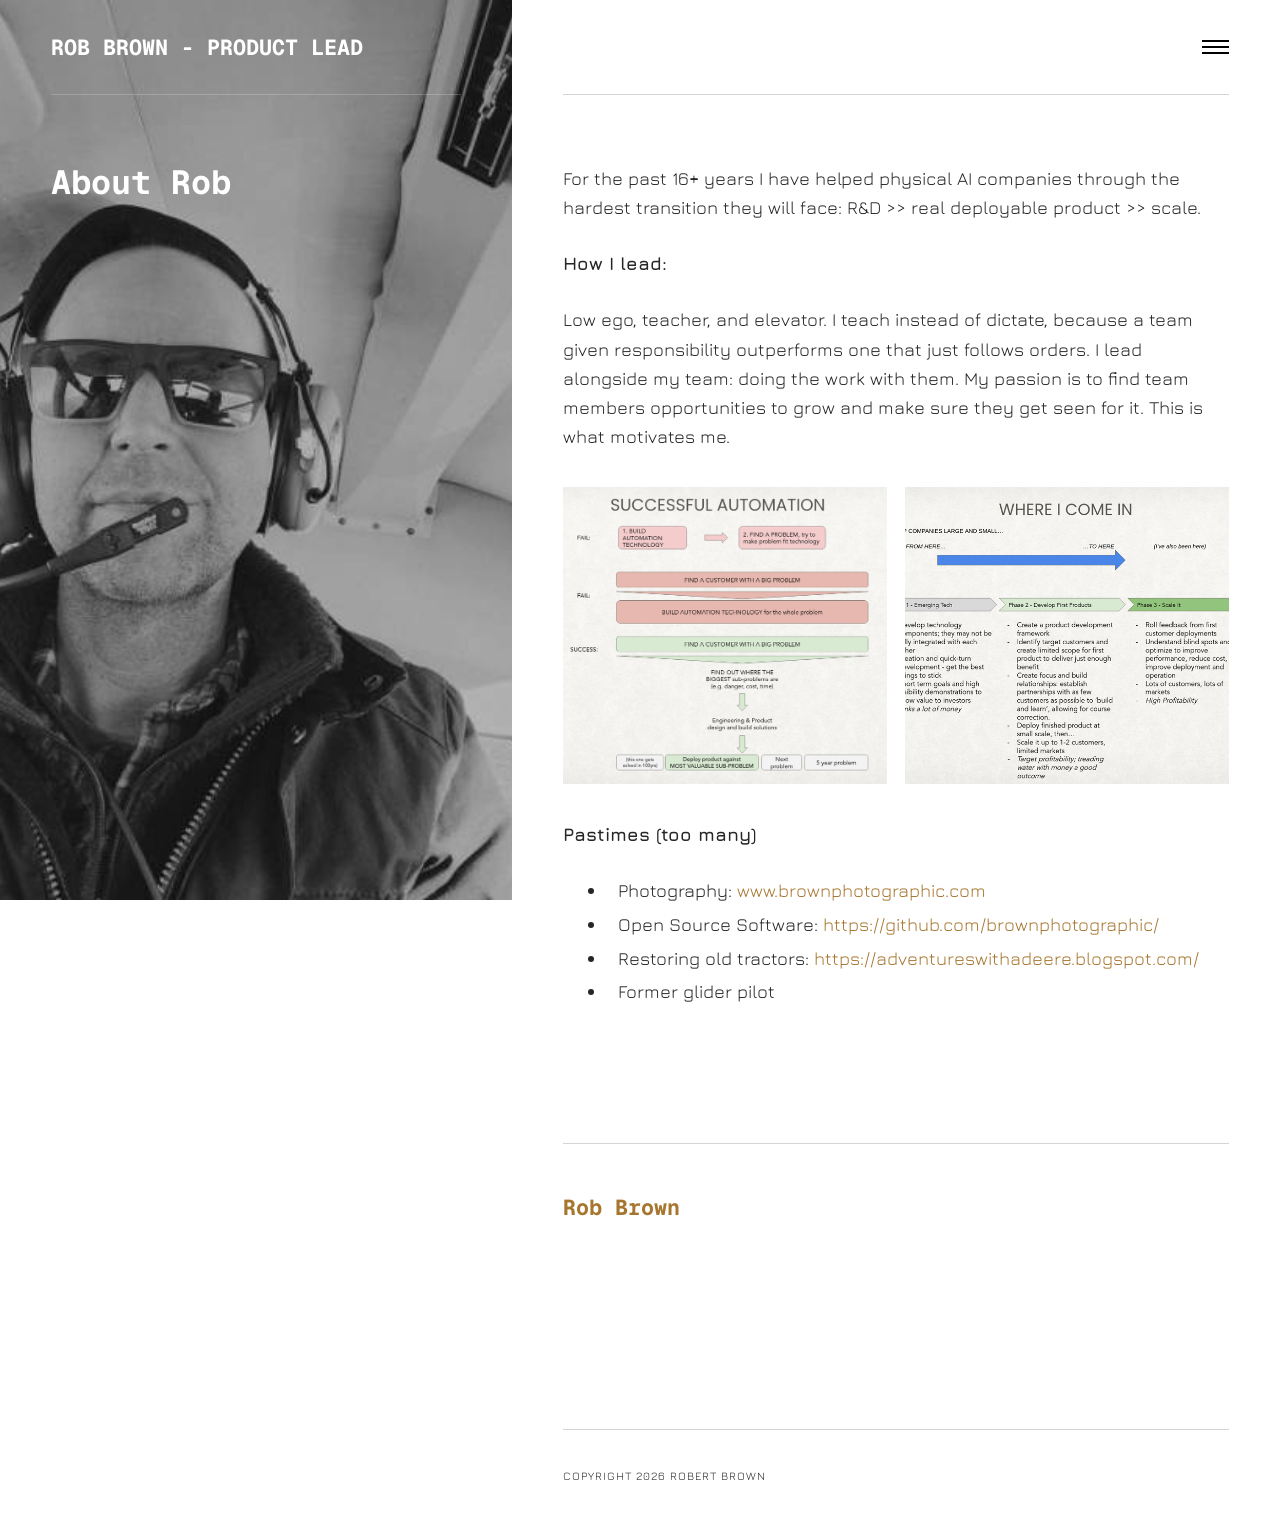
==== about-rob/index.html @ 33fdbb29 "Updated from Publii" ====
<!DOCTYPE html><html lang="en-us"><head><meta charset="utf-8"><meta http-equiv="X-UA-Compatible" content="IE=edge"><meta name="viewport" content="width=device-width,initial-scale=1"><title>About Rob - Rob Brown - Product Lead</title><meta name="description" content="For the past 16+ years I have helped physical AI companies through the hardest transition they will face: R&amp;amp;D &amp;gt;&amp;gt; real deployable product &amp;gt;&amp;gt; scale. How I lead: Low ego, teacher, and elevator. I teach instead of dictate, because a team given responsibility outperforms one&amp;hellip;"><meta name="generator" content="Publii Open-Source CMS for Static Site"><link rel="canonical" href="https://brownphotographic.github.io/rb-web/about-rob/"><link rel="alternate" type="application/atom+xml" href="https://brownphotographic.github.io/rb-web/feed.xml" title="Rob Brown - Product Lead - RSS"><link rel="alternate" type="application/json" href="https://brownphotographic.github.io/rb-web/feed.json" title="Rob Brown - Product Lead - JSON"><meta property="og:title" content="About Rob"><meta property="og:image" content="https://brownphotographic.github.io/rb-web/media/posts/9/20240203_20240203_153818-VSCO-2xl.jpg"><meta property="og:image:width" content="1600"><meta property="og:image:height" content="1200"><meta property="og:site_name" content="Rob Brown - Product Lead"><meta property="og:description" content="For the past 16+ years I have helped physical AI companies through the hardest transition they will face: R&amp;amp;D &amp;gt;&amp;gt; real deployable product &amp;gt;&amp;gt; scale. How I lead: Low ego, teacher, and elevator. I teach instead of dictate, because a team given responsibility outperforms one&amp;hellip;"><meta property="og:url" content="https://brownphotographic.github.io/rb-web/about-rob/"><meta property="og:type" content="article"><link rel="preload" href="https://brownphotographic.github.io/rb-web/assets/dynamic/fonts/jura/jura.woff2" as="font" type="font/woff2" crossorigin><link rel="preload" href="https://brownphotographic.github.io/rb-web/assets/dynamic/fonts/geistmono/geistmono.woff2" as="font" type="font/woff2" crossorigin><link rel="stylesheet" href="https://brownphotographic.github.io/rb-web/assets/css/style.css?v&#x3D;7c121ebbafac94325d86fa12fba15370"><script type="application/ld+json">{"@context":"http://schema.org","@type":"Article","mainEntityOfPage":{"@type":"WebPage","@id":"https://brownphotographic.github.io/rb-web/about-rob/"},"headline":"About Rob","datePublished":"2026-09-20T00:00-04:00","dateModified":"2026-09-24T21:51-04:00","image":{"@type":"ImageObject","url":"https://brownphotographic.github.io/rb-web/media/posts/9/20240203_20240203_153818-VSCO-2xl.jpg","height":1200,"width":1600},"description":"For the past 16+ years I have helped physical AI companies through the hardest transition they will face: R&amp;D &gt;&gt; real deployable product &gt;&gt; scale. How I lead: Low ego, teacher, and elevator. I teach instead of dictate, because a team given responsibility outperforms one&hellip;","author":{"@type":"Person","name":"Rob Brown","url":"https://brownphotographic.github.io/rb-web/authors/rob-brown/"},"publisher":{"@type":"Organization","name":"Rob Brown"}}</script><noscript><style>img[loading] {
                    opacity: 1;
                }</style></noscript><link rel="stylesheet" href="https://brownphotographic.github.io/rb-web/media/plugins/coreLightboxGallery/photoswipe.min.css"><style>:root {
		       	 --pswp-bg: #000000;
					 --pswp-placeholder-bg: rgba(38, 40, 44, 1);
					 --pswp-ui-bg: rgba(38, 40, 44, .5);
                --pswp-ui-color: #ffffff;
                --pswp-icon-stroke-width: 1.5;
                --pswp-icon-size: 24px;
            }

				.pswp--zoomed-in .pswp__zoom-icn-bar-v {
					display: none;
				}</style></head><body class="post-template"><div class="container js-container"><nav class="menu"><ul class="navbar__menu"><li><a href="https://brownphotographic.github.io/rb-web/kodiak-ai/" target="_self">Autonomous Trucking</a></li><li><a href="https://brownphotographic.github.io/rb-web/motional-aptiv-nutonomy/" target="_self">Robotaxi</a></li><li><a href="https://brownphotographic.github.io/rb-web/cyphy-works/" target="_self">Autonomous Drones</a></li><li><a href="https://brownphotographic.github.io/rb-web/kiva-systems-amazon-robotics/" target="_self">Warehouse Robotics</a></li><li><a href="https://brownphotographic.github.io/rb-web/prior-roles/" target="_self">Mapping / GIS Roles</a></li><li><a href="https://brownphotographic.github.io/rb-web/education/" target="_self">Education</a></li><li class="active"><a href="https://brownphotographic.github.io/rb-web/about-rob/" target="_self">About Rob</a></li><li><a href="https://brownphotographic.github.io/rb-web/contact/" target="_self">Contact</a></li></ul></nav><div class="container__content"><header class="top"><div class="top__item"><a class="logo" href="https://brownphotographic.github.io/rb-web/">Rob Brown - Product Lead</a></div><div class="top__item top__item--right"><button class="menu-toggle js-menu-toggle" aria-label="Menu" aria-expanded="false"><span class="menu-toggle-box"><span class="menu-toggle-inner">Menu</span></span></button></div></header><main class="main post"><article class="content"><div class="main__left"><figure class="hero"><img src="https://brownphotographic.github.io/rb-web/media/posts/9/20240203_20240203_153818-VSCO-2xl.jpg" srcset="https://brownphotographic.github.io/rb-web/media/posts/9/responsive/20240203_20240203_153818-VSCO-2xl-xs.jpg 300w, https://brownphotographic.github.io/rb-web/media/posts/9/responsive/20240203_20240203_153818-VSCO-2xl-sm.jpg 480w, https://brownphotographic.github.io/rb-web/media/posts/9/responsive/20240203_20240203_153818-VSCO-2xl-md.jpg 768w, https://brownphotographic.github.io/rb-web/media/posts/9/responsive/20240203_20240203_153818-VSCO-2xl-lg.jpg 1024w, https://brownphotographic.github.io/rb-web/media/posts/9/responsive/20240203_20240203_153818-VSCO-2xl-xl.jpg 1280w, https://brownphotographic.github.io/rb-web/media/posts/9/responsive/20240203_20240203_153818-VSCO-2xl-2xl.jpg 1600w" sizes="(min-width: 1800px) 50vw, (min-width: 900px) 40vw, 100vw" loading="eager" height="1200" width="1600" alt=""></figure><header><h1>About Rob</h1></header></div><div class="main__right"><div class="content__entry"><p><span style="font-weight: 400;">For the past 16+ years I have helped physical AI companies through the hardest transition they will face: R&amp;D &gt;&gt; real deployable product &gt;&gt; scale.</span></p><p><strong>How I lead:</strong></p><p><span style="font-weight: 400;">Low ego, teacher, and elevator. I teach instead of dictate, because a team given responsibility outperforms one that just follows orders. I lead alongside my team: doing the work with them. My passion is to find team members opportunities to grow and make sure they get seen for it. This is what motivates me.</span></p><div class="gallery-wrapper"><div class="gallery" data-is-empty="false" data-translation="Add images" data-columns="2"><figure class="gallery__item"><a href="https://brownphotographic.github.io/rb-web/media/posts/9/gallery/Screenshot-From-2026-09-23-21-34-25.png" data-pswp-width="819" data-pswp-height="750"><img loading="lazy" src="https://brownphotographic.github.io/rb-web/media/posts/9/gallery/Screenshot-From-2026-09-23-21-34-25-thumbnail.png" alt="" width="768" height="703"></a></figure><figure class="gallery__item"><a href="https://brownphotographic.github.io/rb-web/media/posts/9/gallery/Screenshot-From-2026-09-23-21-34-40.png" data-pswp-width="1025" data-pswp-height="771"><img loading="lazy" src="https://brownphotographic.github.io/rb-web/media/posts/9/gallery/Screenshot-From-2026-09-23-21-34-40-thumbnail.png" alt="" width="768" height="578"></a></figure></div></div><p><strong>Pastimes (too many)</strong></p><ul><li>Photography: <a href="http://www.brownphotographic.com">www.brownphotographic.com</a></li><li>Open Source Software: <a href="https://github.com/brownphotographic/">https://github.com/brownphotographic/</a></li><li>Restoring old tractors: <a href="https://adventureswithadeere.blogspot.com/">https://adventureswithadeere.blogspot.com/</a></li><li>Former glider pilot</li></ul><footer><div class="content__tag-share"><div class="content__share"><a href="https://www.linkedin.com/sharing/share-offsite/?url=https%3A%2F%2Fbrownphotographic.github.io%2Frb-web%2Fabout-rob%2F" class="js-share linkedin" aria-label="Share with LinkedIn" rel="nofollow noopener noreferrer"><svg class="icon"><use xlink:href="https://brownphotographic.github.io/rb-web/assets/svg/svg-map.svg#linkedin"/></svg></a></div></div><div class="content__bio"><h3><a href="https://brownphotographic.github.io/rb-web/authors/rob-brown/" title="Rob Brown">Rob Brown</a></h3></div></footer></div></div></article><div class="main__right main__right--bottom"></div></main><footer class="footer"><div class="footer__social"><a href="https://www.linkedin.com/in/rbwn/" class="linkedin" aria-label="LinkedIn"><svg class="icon"><use xlink:href="https://brownphotographic.github.io/rb-web/assets/svg/svg-map.svg#linkedin"/></svg></a></div><div class="footer__copyright">Copyright 2026 Robert Brown</div></footer></div></div><script defer="defer" src="https://brownphotographic.github.io/rb-web/assets/js/scripts.min.js?v&#x3D;1ea8317abae2e05fa2a65ed7bbff7ba7"></script><script>var images = document.querySelectorAll('img[loading]');
   
           for (var i = 0; i < images.length; i++) {
               if (images[i].complete) {
                   images[i].classList.add('is-loaded');
               } else {
                   images[i].addEventListener('load', function () {
                       this.classList.add('is-loaded');
                   }, false);
               }
           }</script><script type="module">import PhotoSwipeLightbox from "https://brownphotographic.github.io/rb-web/media/plugins/coreLightboxGallery/photoswipe-lightbox.esm.min.js";
   				 const galleries = document.querySelectorAll('.gallery');
   				 galleries.forEach(gallery => {
   					  const lightboxOptions = {"children":"figure","mainClass":"pswp--custom-bg","showHideAnimationType":"zoom","showAnimationDuration":333,"hideAnimationDuration":333,"easing":"cubic-bezier(.4,0,.22,1)","initialZoomLevel":"fit","secondaryZoomLevel":"fill","imageClickAction":"next","spacing":0.1,"loop":true,"wheelToZoom":false,"escKey":true,"arrowKeys":true,"padding":{"top":0,"bottom":0,"left":0,"right":0},"arrowPrev":true,"arrowNext":true,"close":true,"zoom":false,"counter":false,"preload":[1,2],"bgOpacity":0.6,"closeTitle":"Close","zoomTitle":"Zoom","arrowPrevTitle":"Previous","arrowNextTitle":"Next","errorMsg":"The image cannot be loaded","indexIndicatorSep":" / ","arrowPrevSVG":"\u003Csvg viewBox=\"0 0 24 24\" stroke=\"currentColor\" stroke-linecap=\"round\" stroke-linejoin=\"round\" fill=\"none\" class=\"pswp__icn\" aria-hidden=\"true\"\u003E\u003Cpath d=\"M21 12L3 12M3 12L11.5 3.5M3 12L11.5 20.5\"\u003E\u003C/path\u003E\u003C/svg\u003E","arrowNextSVG":"\u003Csvg viewBox=\"0 0 24 24\" stroke=\"currentColor\" stroke-linecap=\"round\" stroke-linejoin=\"round\" fill=\"none\" class=\"pswp__icn\" aria-hidden=\"true\"\u003E\u003Cpath d=\"M21 12L3 12M3 12L11.5 3.5M3 12L11.5 20.5\"\u003E\u003C/path\u003E\u003C/svg\u003E","closeSVG":"\u003Csvg viewBox=\"0 0 24 24\" stroke=\"currentColor\" stroke-linecap=\"round\" stroke-linejoin=\"round\" fill=\"none\" class=\"pswp__icn\" aria-hidden=\"true\"\u003E\u003Cpath d=\"M6.75827 17.2426L12.0009 12M17.2435 6.75736L12.0009 12M12.0009 12L6.75827 6.75736M12.0009 12L17.2435 17.2426\"\u003E\u003C/path\u003E\u003C/svg\u003E"};
   					  lightboxOptions.gallery = gallery;
   					  lightboxOptions.pswpModule = () => import("https://brownphotographic.github.io/rb-web/media/plugins/coreLightboxGallery/photoswipe.esm.min.js");
   					  const lightbox = new PhotoSwipeLightbox(lightboxOptions);
   					  
   					  
   			 lightbox.on('afterInit', () => {
   				  const dialog = lightbox.pswp?.element;
   				  if (dialog) {
   						dialog.setAttribute('aria-modal', 'true');
   						dialog.setAttribute('aria-label', "Image gallery");
   				  }
   			 });
   		
   					  lightbox.init();
   				 });</script><script>class Rot18Encoder { constructor() { this.rotations = [ { from: 'a', to: 'z', offset: 18 }, { from: 'A', to: 'Z', offset: 18 }, { from: '0', to: '9', offset: 5 } ]; } _rotate(char, from, to, offset) { const charCode = char.charCodeAt(0); const fromCode = from.charCodeAt(0); const toCode = to.charCodeAt(0); const range = toCode - fromCode + 1; if (charCode >= fromCode && charCode <= toCode) { const shiftedCode = ((charCode - fromCode + offset) % range) + fromCode; return String.fromCharCode(shiftedCode); } return char; } encode(text) { let encodedText = ""; for(let char of text){ let rotatedChar = char; for (const rot of this.rotations){ rotatedChar = this._rotate(rotatedChar, rot.from, rot.to, rot.offset); } encodedText += rotatedChar; } return encodedText; } decode(text) { let decodedText = ""; for(let char of text){ let rotatedChar = char; for (const rot of this.rotations){ rotatedChar = this._rotate(rotatedChar, rot.from, rot.to, rot.to.charCodeAt(0) - rot.from.charCodeAt(0) + 1 - rot.offset); } decodedText += rotatedChar; } return decodedText; } } class TextProcessor { constructor(encoder){ this.encoder = encoder; } encode(text){ return this.encoder.encode(text); } decode(text){ return this.encoder.decode(text); } } document.addEventListener('DOMContentLoaded', function() { const rot18 = new Rot18Encoder(); const coder = new TextProcessor(rot18); var obfElements = document.querySelectorAll('.obfuscated-email'); obfElements.forEach(function(elem) { var dataType = elem.getAttribute('data-type'); var encodedEmail = elem.getAttribute('data-email'); var user = elem.getAttribute('data-user'); var domain = elem.getAttribute('data-domain'); var decodedEmail = ''; if (user && domain) { decodedEmail = coder.decode(user) + '@' + coder.decode(domain); } else if (encodedEmail) { const parts = encodedEmail.split('@'); if (parts.length === 2) { decodedEmail = coder.decode(parts[0]) + '@' + coder.decode(parts[1]); } else { decodedEmail = encodedEmail; } } if (dataType === 'mailto') { var originalText = elem.textContent.trim(); var a = document.createElement('a'); a.href = 'mailto:' + decodedEmail; if (elem.classList.length > 0) { a.className = elem.className; } if (originalText === '') { a.textContent = decodedEmail; } else { a.textContent = originalText; } elem.parentNode.replaceChild(a, elem); } else if (dataType === 'text') { var textNode = document.createTextNode(decodedEmail); elem.parentNode.replaceChild(textNode, elem); } }); });</script></body></html>
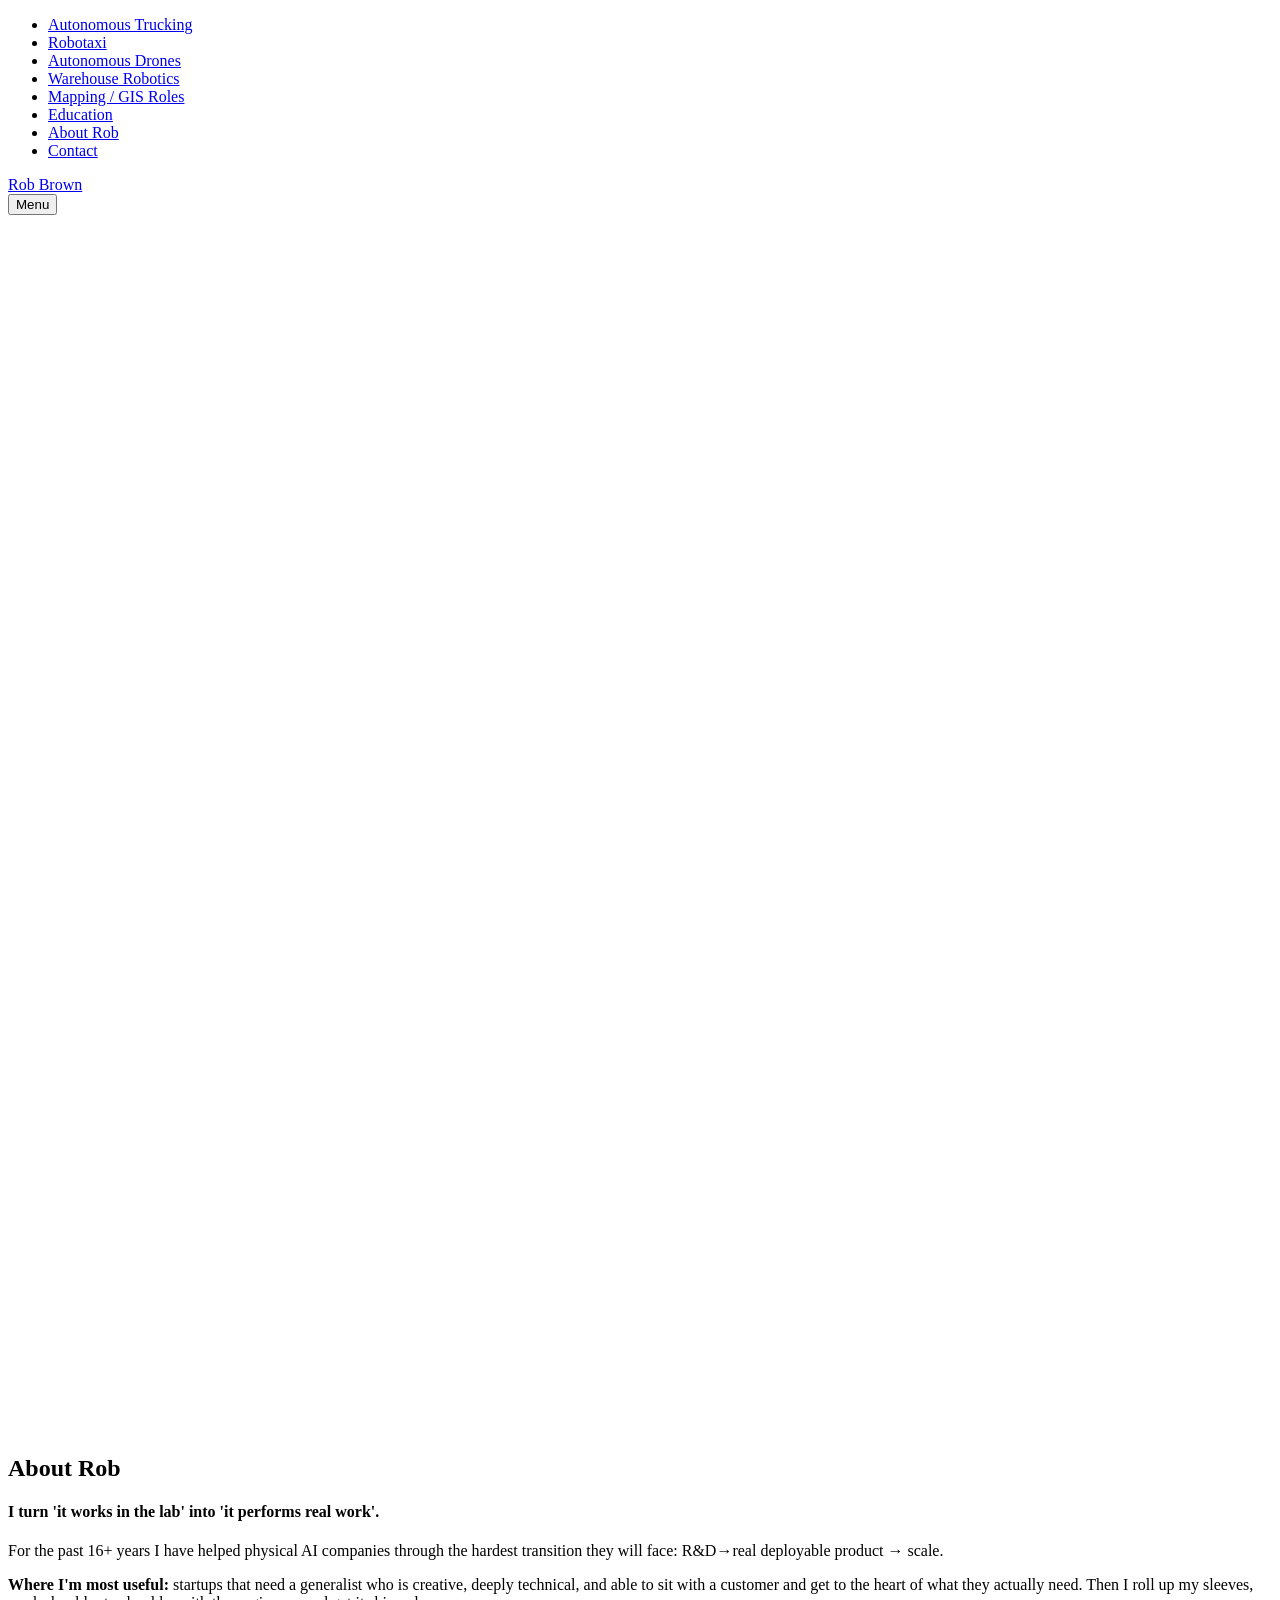
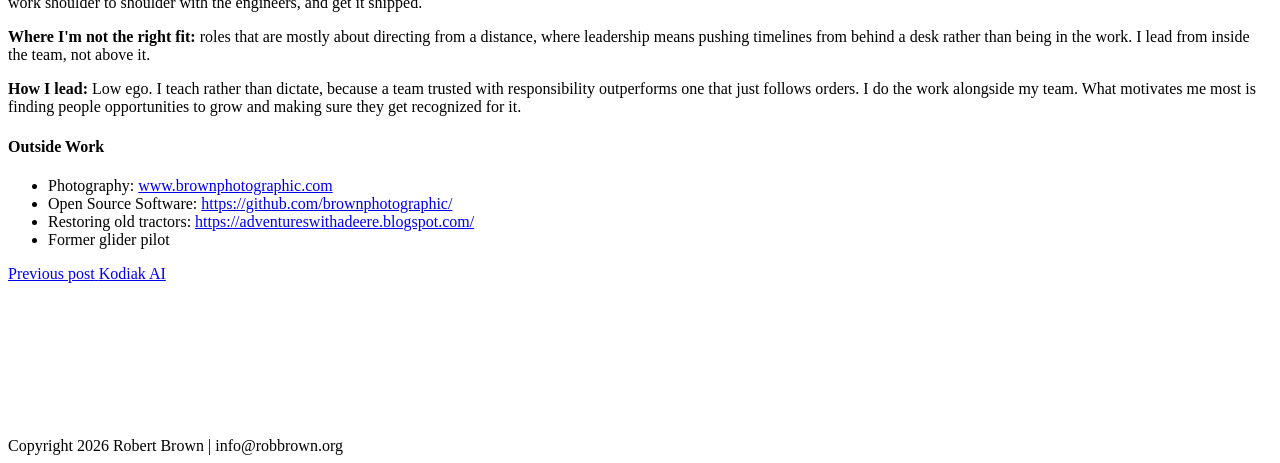
==== commit c7ee5e6a: "Updated from Publii" ====
--- a/about-rob/index.html
+++ b/about-rob/index.html
@@ -1,17 +1,6 @@
-<!DOCTYPE html><html lang="en-us"><head><meta charset="utf-8"><meta http-equiv="X-UA-Compatible" content="IE=edge"><meta name="viewport" content="width=device-width,initial-scale=1"><title>About Rob - Rob Brown - Product Lead</title><meta name="description" content="For the past 16+ years I have helped physical AI companies through the hardest transition they will face: R&amp;amp;D &amp;gt;&amp;gt; real deployable product &amp;gt;&amp;gt; scale. How I lead: Low ego, teacher, and elevator. I teach instead of dictate, because a team given responsibility outperforms one&amp;hellip;"><meta name="generator" content="Publii Open-Source CMS for Static Site"><link rel="canonical" href="https://brownphotographic.github.io/rb-web/about-rob/"><link rel="alternate" type="application/atom+xml" href="https://brownphotographic.github.io/rb-web/feed.xml" title="Rob Brown - Product Lead - RSS"><link rel="alternate" type="application/json" href="https://brownphotographic.github.io/rb-web/feed.json" title="Rob Brown - Product Lead - JSON"><meta property="og:title" content="About Rob"><meta property="og:image" content="https://brownphotographic.github.io/rb-web/media/posts/9/20240203_20240203_153818-VSCO-2xl.jpg"><meta property="og:image:width" content="1600"><meta property="og:image:height" content="1200"><meta property="og:site_name" content="Rob Brown - Product Lead"><meta property="og:description" content="For the past 16+ years I have helped physical AI companies through the hardest transition they will face: R&amp;amp;D &amp;gt;&amp;gt; real deployable product &amp;gt;&amp;gt; scale. How I lead: Low ego, teacher, and elevator. I teach instead of dictate, because a team given responsibility outperforms one&amp;hellip;"><meta property="og:url" content="https://brownphotographic.github.io/rb-web/about-rob/"><meta property="og:type" content="article"><link rel="preload" href="https://brownphotographic.github.io/rb-web/assets/dynamic/fonts/jura/jura.woff2" as="font" type="font/woff2" crossorigin><link rel="preload" href="https://brownphotographic.github.io/rb-web/assets/dynamic/fonts/geistmono/geistmono.woff2" as="font" type="font/woff2" crossorigin><link rel="stylesheet" href="https://brownphotographic.github.io/rb-web/assets/css/style.css?v&#x3D;7c121ebbafac94325d86fa12fba15370"><script type="application/ld+json">{"@context":"http://schema.org","@type":"Article","mainEntityOfPage":{"@type":"WebPage","@id":"https://brownphotographic.github.io/rb-web/about-rob/"},"headline":"About Rob","datePublished":"2026-09-20T00:00-04:00","dateModified":"2026-09-24T21:51-04:00","image":{"@type":"ImageObject","url":"https://brownphotographic.github.io/rb-web/media/posts/9/20240203_20240203_153818-VSCO-2xl.jpg","height":1200,"width":1600},"description":"For the past 16+ years I have helped physical AI companies through the hardest transition they will face: R&amp;D &gt;&gt; real deployable product &gt;&gt; scale. How I lead: Low ego, teacher, and elevator. I teach instead of dictate, because a team given responsibility outperforms one&hellip;","author":{"@type":"Person","name":"Rob Brown","url":"https://brownphotographic.github.io/rb-web/authors/rob-brown/"},"publisher":{"@type":"Organization","name":"Rob Brown"}}</script><noscript><style>img[loading] {
+<!DOCTYPE html><html lang="en-us"><head><meta charset="utf-8"><meta http-equiv="X-UA-Compatible" content="IE=edge"><meta name="viewport" content="width=device-width,initial-scale=1"><title>About Rob - Rob Brown</title><meta name="description" content="I turn &#x27;it works in the lab&#x27; into &#x27;it performs real work&#x27;. For the past 16+ years I have helped physical AI companies through the hardest transition they will face: R&amp;amp;D→real deployable product → scale."><meta name="generator" content="Publii Open-Source CMS for Static Site"><link rel="canonical" href="https://robbrown.org/about-rob/"><link rel="alternate" type="application/atom+xml" href="https://robbrown.org/feed.xml" title="Rob Brown - RSS"><link rel="alternate" type="application/json" href="https://robbrown.org/feed.json" title="Rob Brown - JSON"><meta property="og:title" content="About Rob"><meta property="og:image" content="https://robbrown.org/media/posts/9/20240203_20240203_153818-VSCO-2xl-2.jpg"><meta property="og:image:width" content="1600"><meta property="og:image:height" content="1200"><meta property="og:site_name" content="Rob Brown"><meta property="og:description" content="I turn &#x27;it works in the lab&#x27; into &#x27;it performs real work&#x27;. For the past 16+ years I have helped physical AI companies through the hardest transition they will face: R&amp;amp;D→real deployable product → scale."><meta property="og:url" content="https://robbrown.org/about-rob/"><meta property="og:type" content="article"><link rel="preload" href="https://robbrown.org/assets/dynamic/fonts/jura/jura.woff2" as="font" type="font/woff2" crossorigin><link rel="preload" href="https://robbrown.org/assets/dynamic/fonts/geistmono/geistmono.woff2" as="font" type="font/woff2" crossorigin><link rel="stylesheet" href="https://robbrown.org/assets/css/style.css?v&#x3D;cfddd1a7966a101ac0d5c3014487765a"><script type="application/ld+json">{"@context":"http://schema.org","@type":"Article","mainEntityOfPage":{"@type":"WebPage","@id":"https://robbrown.org/about-rob/"},"headline":"About Rob","datePublished":"2026-09-20T00:00-04:00","dateModified":"2026-09-26T14:58-04:00","image":{"@type":"ImageObject","url":"https://robbrown.org/media/posts/9/20240203_20240203_153818-VSCO-2xl-2.jpg","height":1200,"width":1600},"description":"I turn 'it works in the lab' into 'it performs real work'. For the past 16+ years I have helped physical AI companies through the hardest transition they will face: R&amp;D→real deployable product → scale.","author":{"@type":"Person","name":"Rob Brown","url":"https://robbrown.org/authors/rob-brown/"},"publisher":{"@type":"Organization","name":"Rob Brown"}}</script><noscript><style>img[loading] {
                     opacity: 1;
-                }</style></noscript><link rel="stylesheet" href="https://brownphotographic.github.io/rb-web/media/plugins/coreLightboxGallery/photoswipe.min.css"><style>:root {
-		       	 --pswp-bg: #000000;
-					 --pswp-placeholder-bg: rgba(38, 40, 44, 1);
-					 --pswp-ui-bg: rgba(38, 40, 44, .5);
-                --pswp-ui-color: #ffffff;
-                --pswp-icon-stroke-width: 1.5;
-                --pswp-icon-size: 24px;
-            }
-
-				.pswp--zoomed-in .pswp__zoom-icn-bar-v {
-					display: none;
-				}</style></head><body class="post-template"><div class="container js-container"><nav class="menu"><ul class="navbar__menu"><li><a href="https://brownphotographic.github.io/rb-web/kodiak-ai/" target="_self">Autonomous Trucking</a></li><li><a href="https://brownphotographic.github.io/rb-web/motional-aptiv-nutonomy/" target="_self">Robotaxi</a></li><li><a href="https://brownphotographic.github.io/rb-web/cyphy-works/" target="_self">Autonomous Drones</a></li><li><a href="https://brownphotographic.github.io/rb-web/kiva-systems-amazon-robotics/" target="_self">Warehouse Robotics</a></li><li><a href="https://brownphotographic.github.io/rb-web/prior-roles/" target="_self">Mapping / GIS Roles</a></li><li><a href="https://brownphotographic.github.io/rb-web/education/" target="_self">Education</a></li><li class="active"><a href="https://brownphotographic.github.io/rb-web/about-rob/" target="_self">About Rob</a></li><li><a href="https://brownphotographic.github.io/rb-web/contact/" target="_self">Contact</a></li></ul></nav><div class="container__content"><header class="top"><div class="top__item"><a class="logo" href="https://brownphotographic.github.io/rb-web/">Rob Brown - Product Lead</a></div><div class="top__item top__item--right"><button class="menu-toggle js-menu-toggle" aria-label="Menu" aria-expanded="false"><span class="menu-toggle-box"><span class="menu-toggle-inner">Menu</span></span></button></div></header><main class="main post"><article class="content"><div class="main__left"><figure class="hero"><img src="https://brownphotographic.github.io/rb-web/media/posts/9/20240203_20240203_153818-VSCO-2xl.jpg" srcset="https://brownphotographic.github.io/rb-web/media/posts/9/responsive/20240203_20240203_153818-VSCO-2xl-xs.jpg 300w, https://brownphotographic.github.io/rb-web/media/posts/9/responsive/20240203_20240203_153818-VSCO-2xl-sm.jpg 480w, https://brownphotographic.github.io/rb-web/media/posts/9/responsive/20240203_20240203_153818-VSCO-2xl-md.jpg 768w, https://brownphotographic.github.io/rb-web/media/posts/9/responsive/20240203_20240203_153818-VSCO-2xl-lg.jpg 1024w, https://brownphotographic.github.io/rb-web/media/posts/9/responsive/20240203_20240203_153818-VSCO-2xl-xl.jpg 1280w, https://brownphotographic.github.io/rb-web/media/posts/9/responsive/20240203_20240203_153818-VSCO-2xl-2xl.jpg 1600w" sizes="(min-width: 1800px) 50vw, (min-width: 900px) 40vw, 100vw" loading="eager" height="1200" width="1600" alt=""></figure><header><h1>About Rob</h1></header></div><div class="main__right"><div class="content__entry"><p><span style="font-weight: 400;">For the past 16+ years I have helped physical AI companies through the hardest transition they will face: R&amp;D &gt;&gt; real deployable product &gt;&gt; scale.</span></p><p><strong>How I lead:</strong></p><p><span style="font-weight: 400;">Low ego, teacher, and elevator. I teach instead of dictate, because a team given responsibility outperforms one that just follows orders. I lead alongside my team: doing the work with them. My passion is to find team members opportunities to grow and make sure they get seen for it. This is what motivates me.</span></p><div class="gallery-wrapper"><div class="gallery" data-is-empty="false" data-translation="Add images" data-columns="2"><figure class="gallery__item"><a href="https://brownphotographic.github.io/rb-web/media/posts/9/gallery/Screenshot-From-2026-09-23-21-34-25.png" data-pswp-width="819" data-pswp-height="750"><img loading="lazy" src="https://brownphotographic.github.io/rb-web/media/posts/9/gallery/Screenshot-From-2026-09-23-21-34-25-thumbnail.png" alt="" width="768" height="703"></a></figure><figure class="gallery__item"><a href="https://brownphotographic.github.io/rb-web/media/posts/9/gallery/Screenshot-From-2026-09-23-21-34-40.png" data-pswp-width="1025" data-pswp-height="771"><img loading="lazy" src="https://brownphotographic.github.io/rb-web/media/posts/9/gallery/Screenshot-From-2026-09-23-21-34-40-thumbnail.png" alt="" width="768" height="578"></a></figure></div></div><p><strong>Pastimes (too many)</strong></p><ul><li>Photography: <a href="http://www.brownphotographic.com">www.brownphotographic.com</a></li><li>Open Source Software: <a href="https://github.com/brownphotographic/">https://github.com/brownphotographic/</a></li><li>Restoring old tractors: <a href="https://adventureswithadeere.blogspot.com/">https://adventureswithadeere.blogspot.com/</a></li><li>Former glider pilot</li></ul><footer><div class="content__tag-share"><div class="content__share"><a href="https://www.linkedin.com/sharing/share-offsite/?url=https%3A%2F%2Fbrownphotographic.github.io%2Frb-web%2Fabout-rob%2F" class="js-share linkedin" aria-label="Share with LinkedIn" rel="nofollow noopener noreferrer"><svg class="icon"><use xlink:href="https://brownphotographic.github.io/rb-web/assets/svg/svg-map.svg#linkedin"/></svg></a></div></div><div class="content__bio"><h3><a href="https://brownphotographic.github.io/rb-web/authors/rob-brown/" title="Rob Brown">Rob Brown</a></h3></div></footer></div></div></article><div class="main__right main__right--bottom"></div></main><footer class="footer"><div class="footer__social"><a href="https://www.linkedin.com/in/rbwn/" class="linkedin" aria-label="LinkedIn"><svg class="icon"><use xlink:href="https://brownphotographic.github.io/rb-web/assets/svg/svg-map.svg#linkedin"/></svg></a></div><div class="footer__copyright">Copyright 2026 Robert Brown</div></footer></div></div><script defer="defer" src="https://brownphotographic.github.io/rb-web/assets/js/scripts.min.js?v&#x3D;1ea8317abae2e05fa2a65ed7bbff7ba7"></script><script>var images = document.querySelectorAll('img[loading]');
+                }</style></noscript></head><body class="post-template"><div class="container js-container"><nav class="menu"><ul class="navbar__menu"><li><a href="https://robbrown.org/kodiak-ai/" target="_self">Autonomous Trucking</a></li><li><a href="https://robbrown.org/motional-aptiv-nutonomy/" target="_self">Robotaxi</a></li><li><a href="https://robbrown.org/cyphy-works/" target="_self">Autonomous Drones</a></li><li><a href="https://robbrown.org/kiva-systems-amazon-robotics/" target="_self">Warehouse Robotics</a></li><li><a href="https://robbrown.org/prior-roles/" target="_self">Mapping / GIS Roles</a></li><li><a href="https://robbrown.org/education/" target="_self">Education</a></li><li class="active"><a href="https://robbrown.org/about-rob/" target="_self">About Rob</a></li><li><a href="https://robbrown.org/contact-2/" target="_self">Contact</a></li></ul></nav><div class="container__content"><header class="top"><div class="top__item"><a class="logo" href="https://robbrown.org/">Rob Brown</a></div><div class="top__item top__item--right"><button class="menu-toggle js-menu-toggle" aria-label="Menu" aria-expanded="false"><span class="menu-toggle-box"><span class="menu-toggle-inner">Menu</span></span></button></div></header><main class="main post"><article class="content"><div class="main__left"><figure class="hero"><img src="https://robbrown.org/media/posts/9/20240203_20240203_153818-VSCO-2xl-2.jpg" srcset="https://robbrown.org/media/posts/9/responsive/20240203_20240203_153818-VSCO-2xl-2-xs.jpg 300w, https://robbrown.org/media/posts/9/responsive/20240203_20240203_153818-VSCO-2xl-2-sm.jpg 480w, https://robbrown.org/media/posts/9/responsive/20240203_20240203_153818-VSCO-2xl-2-md.jpg 768w, https://robbrown.org/media/posts/9/responsive/20240203_20240203_153818-VSCO-2xl-2-lg.jpg 1024w, https://robbrown.org/media/posts/9/responsive/20240203_20240203_153818-VSCO-2xl-2-xl.jpg 1280w, https://robbrown.org/media/posts/9/responsive/20240203_20240203_153818-VSCO-2xl-2-2xl.jpg 1600w" sizes="(min-width: 1800px) 50vw, (min-width: 900px) 40vw, 100vw" loading="eager" height="1200" width="1600" alt=""></figure><header><h1>About Rob</h1></header></div><div class="main__right"><div class="content__entry"><h4>I turn 'it works in the lab' into 'it performs real work'.</h4><p><span style="font-weight: 400;">For the past 16+ years I have helped physical AI companies through the hardest transition they will face: R&amp;D→real deployable product → scale.</span></p><p dir="ltr"><strong>Where I'm most useful:</strong> startups that need a generalist who is creative, deeply technical, and able to sit with a customer and get to the heart of what they actually need. Then I roll up my sleeves, work shoulder to shoulder with the engineers, and get it shipped.</p><p dir="ltr"><strong>Where I'm not the right fit:</strong> roles that are mostly about directing from a distance, where leadership means pushing timelines from behind a desk rather than being in the work. I lead from inside the team, not above it.</p><p dir="ltr"><strong>How I lead:</strong> Low ego. I teach rather than dictate, because a team trusted with responsibility outperforms one that just follows orders. I do the work alongside my team. What motivates me most is finding people opportunities to grow and making sure they get recognized for it.</p><h4><strong>Outside Work</strong></h4><ul><li>Photography: <a href="http://www.brownphotographic.com">www.brownphotographic.com</a></li><li>Open Source Software: <a href="https://github.com/brownphotographic/">https://github.com/brownphotographic/</a></li><li>Restoring old tractors: <a href="https://adventureswithadeere.blogspot.com/">https://adventureswithadeere.blogspot.com/</a></li><li>Former glider pilot</li></ul></div><nav class="post-nav" aria-label="Post navigation"><a class="post-nav__link post-nav__prev" href="https://robbrown.org/kodiak-ai/" rel="prev"><span class="post-nav__label">Previous post</span> <span class="post-nav__title">Kodiak AI</span></a></nav></div></article></main><footer class="footer"><div class="footer__social"><a href="https://www.linkedin.com/in/rbwn/" class="linkedin" aria-label="LinkedIn"><svg class="icon"><use xlink:href="https://robbrown.org/assets/svg/svg-map.svg#linkedin"/></svg></a></div><div class="footer__copyright">Copyright 2026 Robert Brown | <span class="obfuscated-email" data-user="afxg" data-domain="jgttjgof.gjy" data-type="text"></span></div></footer></div></div><script defer="defer" src="https://robbrown.org/assets/js/scripts.min.js?v&#x3D;1ea8317abae2e05fa2a65ed7bbff7ba7"></script><script>var images = document.querySelectorAll('img[loading]');
    
            for (var i = 0; i < images.length; i++) {
                if (images[i].complete) {
@@ -21,22 +10,4 @@
                        this.classList.add('is-loaded');
                    }, false);
                }
-           }</script><script type="module">import PhotoSwipeLightbox from "https://brownphotographic.github.io/rb-web/media/plugins/coreLightboxGallery/photoswipe-lightbox.esm.min.js";
-   				 const galleries = document.querySelectorAll('.gallery');
-   				 galleries.forEach(gallery => {
-   					  const lightboxOptions = {"children":"figure","mainClass":"pswp--custom-bg","showHideAnimationType":"zoom","showAnimationDuration":333,"hideAnimationDuration":333,"easing":"cubic-bezier(.4,0,.22,1)","initialZoomLevel":"fit","secondaryZoomLevel":"fill","imageClickAction":"next","spacing":0.1,"loop":true,"wheelToZoom":false,"escKey":true,"arrowKeys":true,"padding":{"top":0,"bottom":0,"left":0,"right":0},"arrowPrev":true,"arrowNext":true,"close":true,"zoom":false,"counter":false,"preload":[1,2],"bgOpacity":0.6,"closeTitle":"Close","zoomTitle":"Zoom","arrowPrevTitle":"Previous","arrowNextTitle":"Next","errorMsg":"The image cannot be loaded","indexIndicatorSep":" / ","arrowPrevSVG":"\u003Csvg viewBox=\"0 0 24 24\" stroke=\"currentColor\" stroke-linecap=\"round\" stroke-linejoin=\"round\" fill=\"none\" class=\"pswp__icn\" aria-hidden=\"true\"\u003E\u003Cpath d=\"M21 12L3 12M3 12L11.5 3.5M3 12L11.5 20.5\"\u003E\u003C/path\u003E\u003C/svg\u003E","arrowNextSVG":"\u003Csvg viewBox=\"0 0 24 24\" stroke=\"currentColor\" stroke-linecap=\"round\" stroke-linejoin=\"round\" fill=\"none\" class=\"pswp__icn\" aria-hidden=\"true\"\u003E\u003Cpath d=\"M21 12L3 12M3 12L11.5 3.5M3 12L11.5 20.5\"\u003E\u003C/path\u003E\u003C/svg\u003E","closeSVG":"\u003Csvg viewBox=\"0 0 24 24\" stroke=\"currentColor\" stroke-linecap=\"round\" stroke-linejoin=\"round\" fill=\"none\" class=\"pswp__icn\" aria-hidden=\"true\"\u003E\u003Cpath d=\"M6.75827 17.2426L12.0009 12M17.2435 6.75736L12.0009 12M12.0009 12L6.75827 6.75736M12.0009 12L17.2435 17.2426\"\u003E\u003C/path\u003E\u003C/svg\u003E"};
-   					  lightboxOptions.gallery = gallery;
-   					  lightboxOptions.pswpModule = () => import("https://brownphotographic.github.io/rb-web/media/plugins/coreLightboxGallery/photoswipe.esm.min.js");
-   					  const lightbox = new PhotoSwipeLightbox(lightboxOptions);
-   					  
-   					  
-   			 lightbox.on('afterInit', () => {
-   				  const dialog = lightbox.pswp?.element;
-   				  if (dialog) {
-   						dialog.setAttribute('aria-modal', 'true');
-   						dialog.setAttribute('aria-label', "Image gallery");
-   				  }
-   			 });
-   		
-   					  lightbox.init();
-   				 });</script><script>class Rot18Encoder { constructor() { this.rotations = [ { from: 'a', to: 'z', offset: 18 }, { from: 'A', to: 'Z', offset: 18 }, { from: '0', to: '9', offset: 5 } ]; } _rotate(char, from, to, offset) { const charCode = char.charCodeAt(0); const fromCode = from.charCodeAt(0); const toCode = to.charCodeAt(0); const range = toCode - fromCode + 1; if (charCode >= fromCode && charCode <= toCode) { const shiftedCode = ((charCode - fromCode + offset) % range) + fromCode; return String.fromCharCode(shiftedCode); } return char; } encode(text) { let encodedText = ""; for(let char of text){ let rotatedChar = char; for (const rot of this.rotations){ rotatedChar = this._rotate(rotatedChar, rot.from, rot.to, rot.offset); } encodedText += rotatedChar; } return encodedText; } decode(text) { let decodedText = ""; for(let char of text){ let rotatedChar = char; for (const rot of this.rotations){ rotatedChar = this._rotate(rotatedChar, rot.from, rot.to, rot.to.charCodeAt(0) - rot.from.charCodeAt(0) + 1 - rot.offset); } decodedText += rotatedChar; } return decodedText; } } class TextProcessor { constructor(encoder){ this.encoder = encoder; } encode(text){ return this.encoder.encode(text); } decode(text){ return this.encoder.decode(text); } } document.addEventListener('DOMContentLoaded', function() { const rot18 = new Rot18Encoder(); const coder = new TextProcessor(rot18); var obfElements = document.querySelectorAll('.obfuscated-email'); obfElements.forEach(function(elem) { var dataType = elem.getAttribute('data-type'); var encodedEmail = elem.getAttribute('data-email'); var user = elem.getAttribute('data-user'); var domain = elem.getAttribute('data-domain'); var decodedEmail = ''; if (user && domain) { decodedEmail = coder.decode(user) + '@' + coder.decode(domain); } else if (encodedEmail) { const parts = encodedEmail.split('@'); if (parts.length === 2) { decodedEmail = coder.decode(parts[0]) + '@' + coder.decode(parts[1]); } else { decodedEmail = encodedEmail; } } if (dataType === 'mailto') { var originalText = elem.textContent.trim(); var a = document.createElement('a'); a.href = 'mailto:' + decodedEmail; if (elem.classList.length > 0) { a.className = elem.className; } if (originalText === '') { a.textContent = decodedEmail; } else { a.textContent = originalText; } elem.parentNode.replaceChild(a, elem); } else if (dataType === 'text') { var textNode = document.createTextNode(decodedEmail); elem.parentNode.replaceChild(textNode, elem); } }); });</script></body></html>+           }</script><script>class Rot18Encoder { constructor() { this.rotations = [ { from: 'a', to: 'z', offset: 18 }, { from: 'A', to: 'Z', offset: 18 }, { from: '0', to: '9', offset: 5 } ]; } _rotate(char, from, to, offset) { const charCode = char.charCodeAt(0); const fromCode = from.charCodeAt(0); const toCode = to.charCodeAt(0); const range = toCode - fromCode + 1; if (charCode >= fromCode && charCode <= toCode) { const shiftedCode = ((charCode - fromCode + offset) % range) + fromCode; return String.fromCharCode(shiftedCode); } return char; } encode(text) { let encodedText = ""; for(let char of text){ let rotatedChar = char; for (const rot of this.rotations){ rotatedChar = this._rotate(rotatedChar, rot.from, rot.to, rot.offset); } encodedText += rotatedChar; } return encodedText; } decode(text) { let decodedText = ""; for(let char of text){ let rotatedChar = char; for (const rot of this.rotations){ rotatedChar = this._rotate(rotatedChar, rot.from, rot.to, rot.to.charCodeAt(0) - rot.from.charCodeAt(0) + 1 - rot.offset); } decodedText += rotatedChar; } return decodedText; } } class TextProcessor { constructor(encoder){ this.encoder = encoder; } encode(text){ return this.encoder.encode(text); } decode(text){ return this.encoder.decode(text); } } document.addEventListener('DOMContentLoaded', function() { const rot18 = new Rot18Encoder(); const coder = new TextProcessor(rot18); var obfElements = document.querySelectorAll('.obfuscated-email'); obfElements.forEach(function(elem) { var dataType = elem.getAttribute('data-type'); var encodedEmail = elem.getAttribute('data-email'); var user = elem.getAttribute('data-user'); var domain = elem.getAttribute('data-domain'); var decodedEmail = ''; if (user && domain) { decodedEmail = coder.decode(user) + '@' + coder.decode(domain); } else if (encodedEmail) { const parts = encodedEmail.split('@'); if (parts.length === 2) { decodedEmail = coder.decode(parts[0]) + '@' + coder.decode(parts[1]); } else { decodedEmail = encodedEmail; } } if (dataType === 'mailto') { var originalText = elem.textContent.trim(); var a = document.createElement('a'); a.href = 'mailto:' + decodedEmail; if (elem.classList.length > 0) { a.className = elem.className; } if (originalText === '') { a.textContent = decodedEmail; } else { a.textContent = originalText; } elem.parentNode.replaceChild(a, elem); } else if (dataType === 'text') { var textNode = document.createTextNode(decodedEmail); elem.parentNode.replaceChild(textNode, elem); } }); });</script></body></html>
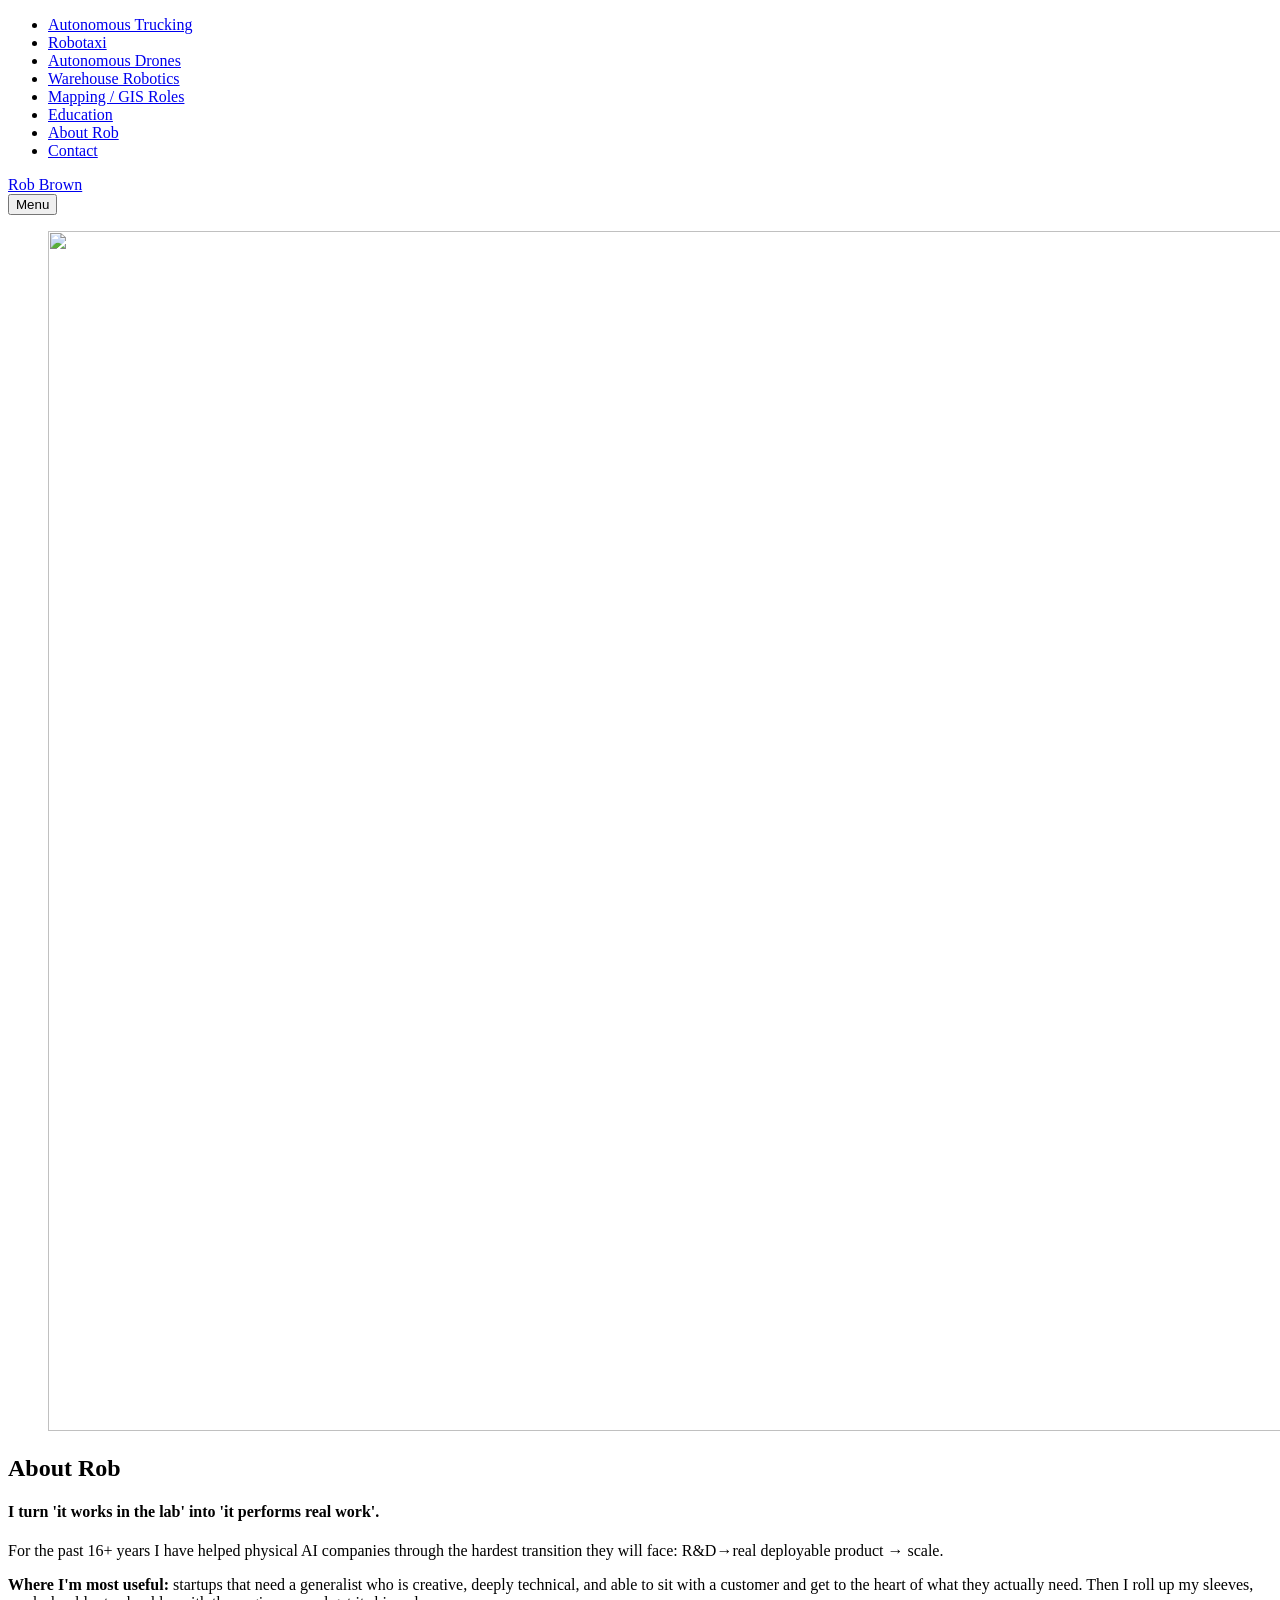
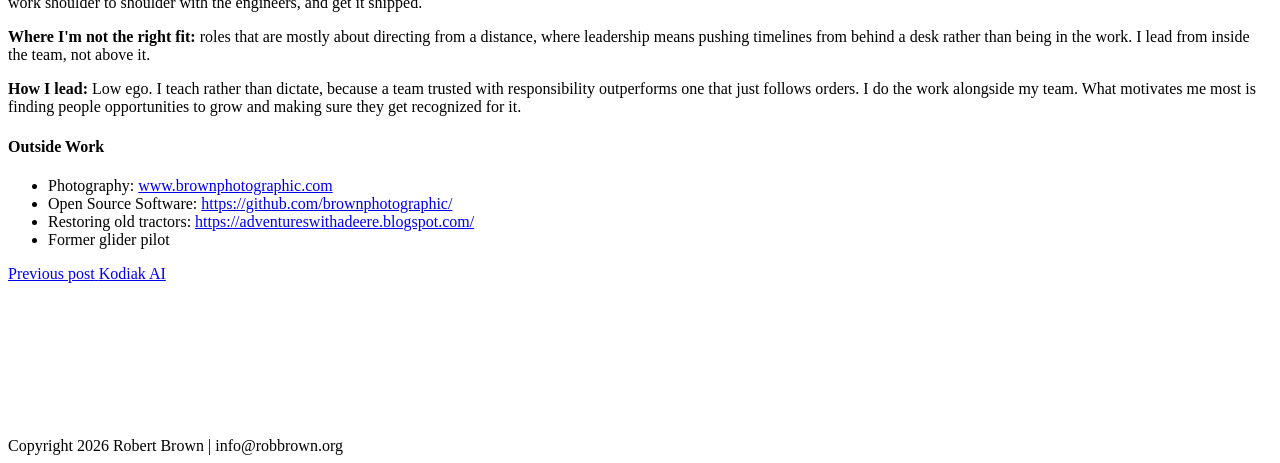
==== commit 50f5d9bc: "Updated from Publii" ====
--- a/about-rob/index.html
+++ b/about-rob/index.html
@@ -1,4 +1,4 @@
-<!DOCTYPE html><html lang="en-us"><head><meta charset="utf-8"><meta http-equiv="X-UA-Compatible" content="IE=edge"><meta name="viewport" content="width=device-width,initial-scale=1"><title>About Rob - Rob Brown</title><meta name="description" content="I turn &#x27;it works in the lab&#x27; into &#x27;it performs real work&#x27;. For the past 16+ years I have helped physical AI companies through the hardest transition they will face: R&amp;amp;D→real deployable product → scale."><meta name="generator" content="Publii Open-Source CMS for Static Site"><link rel="canonical" href="https://robbrown.org/about-rob/"><link rel="alternate" type="application/atom+xml" href="https://robbrown.org/feed.xml" title="Rob Brown - RSS"><link rel="alternate" type="application/json" href="https://robbrown.org/feed.json" title="Rob Brown - JSON"><meta property="og:title" content="About Rob"><meta property="og:image" content="https://robbrown.org/media/posts/9/20240203_20240203_153818-VSCO-2xl-2.jpg"><meta property="og:image:width" content="1600"><meta property="og:image:height" content="1200"><meta property="og:site_name" content="Rob Brown"><meta property="og:description" content="I turn &#x27;it works in the lab&#x27; into &#x27;it performs real work&#x27;. For the past 16+ years I have helped physical AI companies through the hardest transition they will face: R&amp;amp;D→real deployable product → scale."><meta property="og:url" content="https://robbrown.org/about-rob/"><meta property="og:type" content="article"><link rel="preload" href="https://robbrown.org/assets/dynamic/fonts/jura/jura.woff2" as="font" type="font/woff2" crossorigin><link rel="preload" href="https://robbrown.org/assets/dynamic/fonts/geistmono/geistmono.woff2" as="font" type="font/woff2" crossorigin><link rel="stylesheet" href="https://robbrown.org/assets/css/style.css?v&#x3D;cfddd1a7966a101ac0d5c3014487765a"><script type="application/ld+json">{"@context":"http://schema.org","@type":"Article","mainEntityOfPage":{"@type":"WebPage","@id":"https://robbrown.org/about-rob/"},"headline":"About Rob","datePublished":"2026-09-20T00:00-04:00","dateModified":"2026-09-26T14:58-04:00","image":{"@type":"ImageObject","url":"https://robbrown.org/media/posts/9/20240203_20240203_153818-VSCO-2xl-2.jpg","height":1200,"width":1600},"description":"I turn 'it works in the lab' into 'it performs real work'. For the past 16+ years I have helped physical AI companies through the hardest transition they will face: R&amp;D→real deployable product → scale.","author":{"@type":"Person","name":"Rob Brown","url":"https://robbrown.org/authors/rob-brown/"},"publisher":{"@type":"Organization","name":"Rob Brown"}}</script><noscript><style>img[loading] {
+<!DOCTYPE html><html lang="en-us"><head><meta charset="utf-8"><meta http-equiv="X-UA-Compatible" content="IE=edge"><meta name="viewport" content="width=device-width,initial-scale=1"><title>About Rob - Rob Brown</title><meta name="description" content="I turn &#x27;it works in the lab&#x27; into &#x27;it performs real work&#x27;. For the past 16+ years I have helped physical AI companies through the hardest transition they will face: R&amp;amp;D→real deployable product → scale."><meta name="generator" content="Publii Open-Source CMS for Static Site"><script defer="defer" type="text/javascript" src="https://stats.badger-betelgeuse.ts.net/script.js" data-website-id="c0b43306-82dd-4946-9fd0-8000f600d11d" data-do-not-track="true" data-performance="true" data-exclude-search="true" data-exclude-hash="true" data-domains="robbrown.org"></script><link rel="canonical" href="https://robbrown.org/about-rob/"><link rel="alternate" type="application/atom+xml" href="https://robbrown.org/feed.xml" title="Rob Brown - RSS"><link rel="alternate" type="application/json" href="https://robbrown.org/feed.json" title="Rob Brown - JSON"><meta property="og:title" content="About Rob"><meta property="og:image" content="https://robbrown.org/media/posts/9/20240203_20240203_153818-VSCO-2xl-2.jpg"><meta property="og:image:width" content="1600"><meta property="og:image:height" content="1200"><meta property="og:site_name" content="Rob Brown"><meta property="og:description" content="I turn &#x27;it works in the lab&#x27; into &#x27;it performs real work&#x27;. For the past 16+ years I have helped physical AI companies through the hardest transition they will face: R&amp;amp;D→real deployable product → scale."><meta property="og:url" content="https://robbrown.org/about-rob/"><meta property="og:type" content="article"><link rel="preload" href="https://robbrown.org/assets/dynamic/fonts/jura/jura.woff2" as="font" type="font/woff2" crossorigin><link rel="preload" href="https://robbrown.org/assets/dynamic/fonts/geistmono/geistmono.woff2" as="font" type="font/woff2" crossorigin><link rel="stylesheet" href="https://robbrown.org/assets/css/style.css?v&#x3D;cfddd1a7966a101ac0d5c3014487765a"><script type="application/ld+json">{"@context":"http://schema.org","@type":"Article","mainEntityOfPage":{"@type":"WebPage","@id":"https://robbrown.org/about-rob/"},"headline":"About Rob","datePublished":"2026-09-20T00:00-04:00","dateModified":"2026-09-26T14:58-04:00","image":{"@type":"ImageObject","url":"https://robbrown.org/media/posts/9/20240203_20240203_153818-VSCO-2xl-2.jpg","height":1200,"width":1600},"description":"I turn 'it works in the lab' into 'it performs real work'. For the past 16+ years I have helped physical AI companies through the hardest transition they will face: R&amp;D→real deployable product → scale.","author":{"@type":"Person","name":"Rob Brown","url":"https://robbrown.org/authors/rob-brown/"},"publisher":{"@type":"Organization","name":"Rob Brown"}}</script><noscript><style>img[loading] {
                     opacity: 1;
                 }</style></noscript></head><body class="post-template"><div class="container js-container"><nav class="menu"><ul class="navbar__menu"><li><a href="https://robbrown.org/kodiak-ai/" target="_self">Autonomous Trucking</a></li><li><a href="https://robbrown.org/motional-aptiv-nutonomy/" target="_self">Robotaxi</a></li><li><a href="https://robbrown.org/cyphy-works/" target="_self">Autonomous Drones</a></li><li><a href="https://robbrown.org/kiva-systems-amazon-robotics/" target="_self">Warehouse Robotics</a></li><li><a href="https://robbrown.org/prior-roles/" target="_self">Mapping / GIS Roles</a></li><li><a href="https://robbrown.org/education/" target="_self">Education</a></li><li class="active"><a href="https://robbrown.org/about-rob/" target="_self">About Rob</a></li><li><a href="https://robbrown.org/contact-2/" target="_self">Contact</a></li></ul></nav><div class="container__content"><header class="top"><div class="top__item"><a class="logo" href="https://robbrown.org/">Rob Brown</a></div><div class="top__item top__item--right"><button class="menu-toggle js-menu-toggle" aria-label="Menu" aria-expanded="false"><span class="menu-toggle-box"><span class="menu-toggle-inner">Menu</span></span></button></div></header><main class="main post"><article class="content"><div class="main__left"><figure class="hero"><img src="https://robbrown.org/media/posts/9/20240203_20240203_153818-VSCO-2xl-2.jpg" srcset="https://robbrown.org/media/posts/9/responsive/20240203_20240203_153818-VSCO-2xl-2-xs.jpg 300w, https://robbrown.org/media/posts/9/responsive/20240203_20240203_153818-VSCO-2xl-2-sm.jpg 480w, https://robbrown.org/media/posts/9/responsive/20240203_20240203_153818-VSCO-2xl-2-md.jpg 768w, https://robbrown.org/media/posts/9/responsive/20240203_20240203_153818-VSCO-2xl-2-lg.jpg 1024w, https://robbrown.org/media/posts/9/responsive/20240203_20240203_153818-VSCO-2xl-2-xl.jpg 1280w, https://robbrown.org/media/posts/9/responsive/20240203_20240203_153818-VSCO-2xl-2-2xl.jpg 1600w" sizes="(min-width: 1800px) 50vw, (min-width: 900px) 40vw, 100vw" loading="eager" height="1200" width="1600" alt=""></figure><header><h1>About Rob</h1></header></div><div class="main__right"><div class="content__entry"><h4>I turn 'it works in the lab' into 'it performs real work'.</h4><p><span style="font-weight: 400;">For the past 16+ years I have helped physical AI companies through the hardest transition they will face: R&amp;D→real deployable product → scale.</span></p><p dir="ltr"><strong>Where I'm most useful:</strong> startups that need a generalist who is creative, deeply technical, and able to sit with a customer and get to the heart of what they actually need. Then I roll up my sleeves, work shoulder to shoulder with the engineers, and get it shipped.</p><p dir="ltr"><strong>Where I'm not the right fit:</strong> roles that are mostly about directing from a distance, where leadership means pushing timelines from behind a desk rather than being in the work. I lead from inside the team, not above it.</p><p dir="ltr"><strong>How I lead:</strong> Low ego. I teach rather than dictate, because a team trusted with responsibility outperforms one that just follows orders. I do the work alongside my team. What motivates me most is finding people opportunities to grow and making sure they get recognized for it.</p><h4><strong>Outside Work</strong></h4><ul><li>Photography: <a href="http://www.brownphotographic.com">www.brownphotographic.com</a></li><li>Open Source Software: <a href="https://github.com/brownphotographic/">https://github.com/brownphotographic/</a></li><li>Restoring old tractors: <a href="https://adventureswithadeere.blogspot.com/">https://adventureswithadeere.blogspot.com/</a></li><li>Former glider pilot</li></ul></div><nav class="post-nav" aria-label="Post navigation"><a class="post-nav__link post-nav__prev" href="https://robbrown.org/kodiak-ai/" rel="prev"><span class="post-nav__label">Previous post</span> <span class="post-nav__title">Kodiak AI</span></a></nav></div></article></main><footer class="footer"><div class="footer__social"><a href="https://www.linkedin.com/in/rbwn/" class="linkedin" aria-label="LinkedIn"><svg class="icon"><use xlink:href="https://robbrown.org/assets/svg/svg-map.svg#linkedin"/></svg></a></div><div class="footer__copyright">Copyright 2026 Robert Brown | <span class="obfuscated-email" data-user="afxg" data-domain="jgttjgof.gjy" data-type="text"></span></div></footer></div></div><script defer="defer" src="https://robbrown.org/assets/js/scripts.min.js?v&#x3D;1ea8317abae2e05fa2a65ed7bbff7ba7"></script><script>var images = document.querySelectorAll('img[loading]');
    
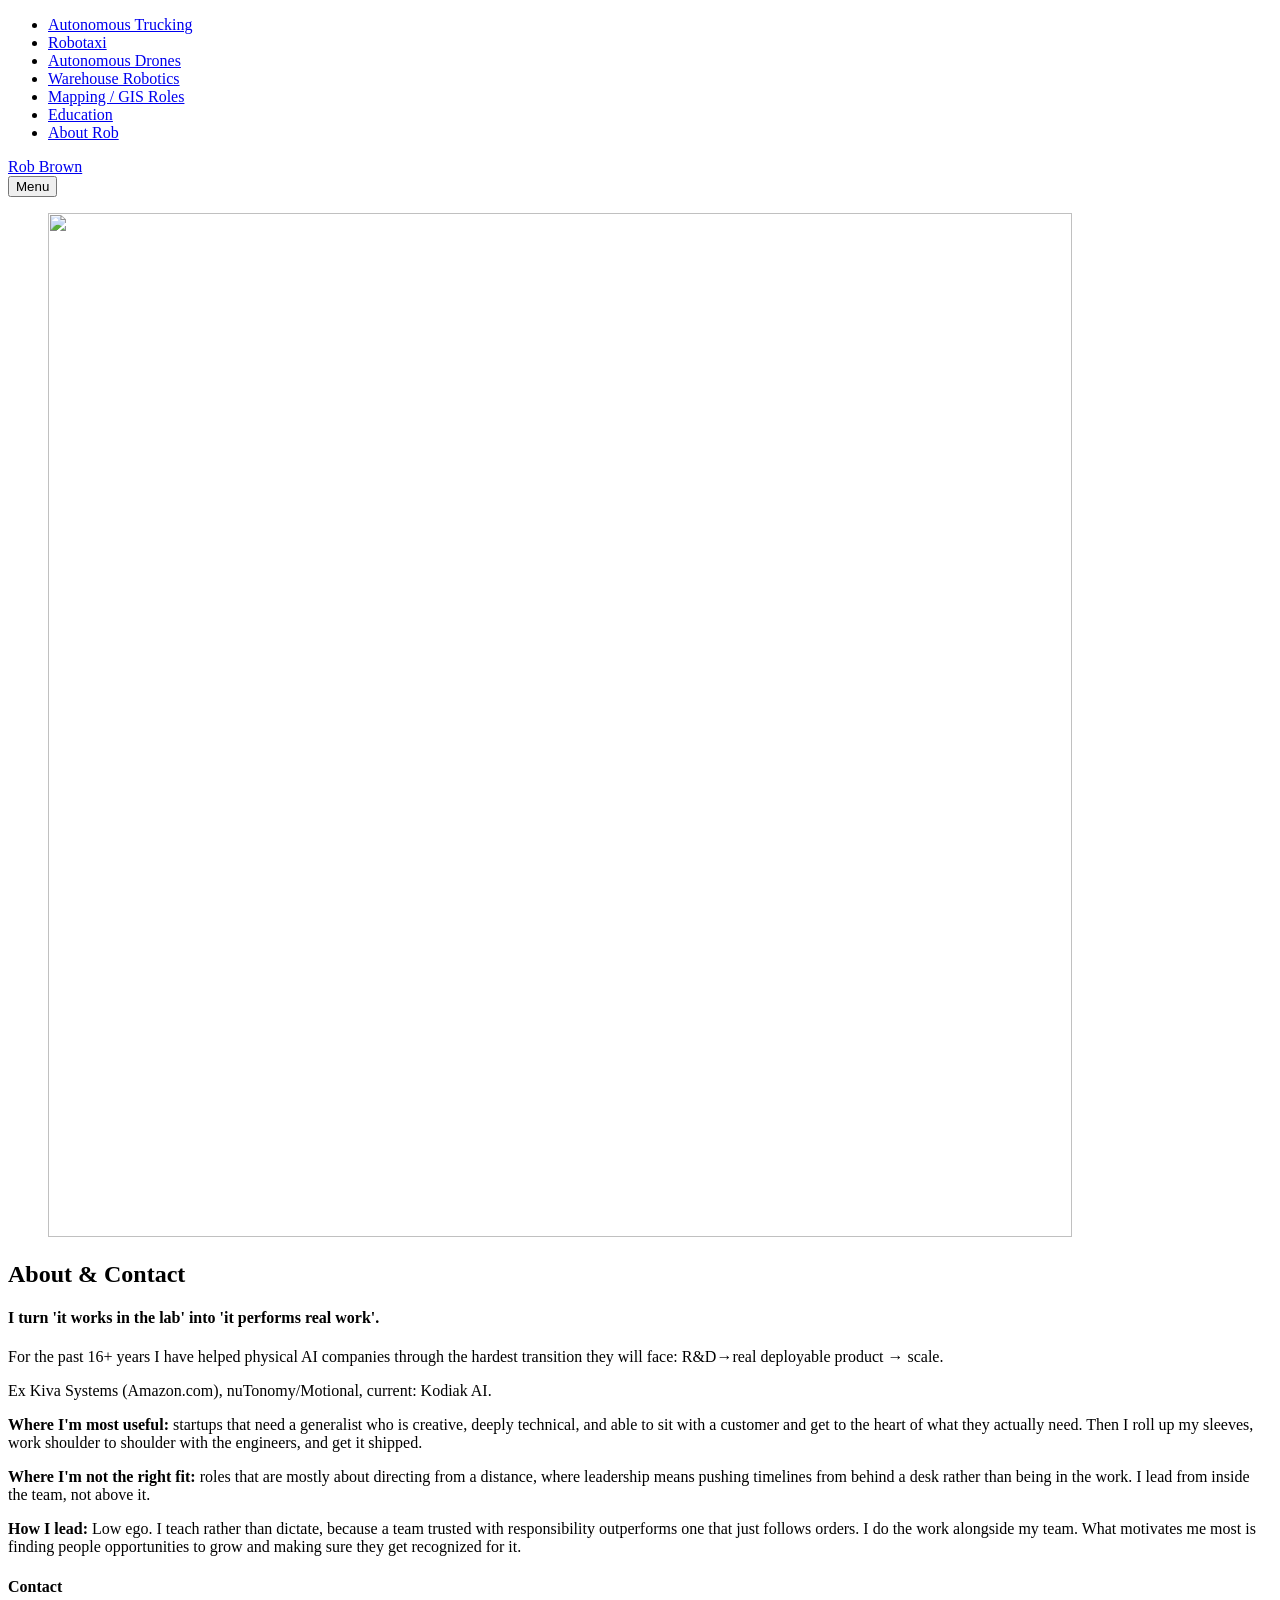
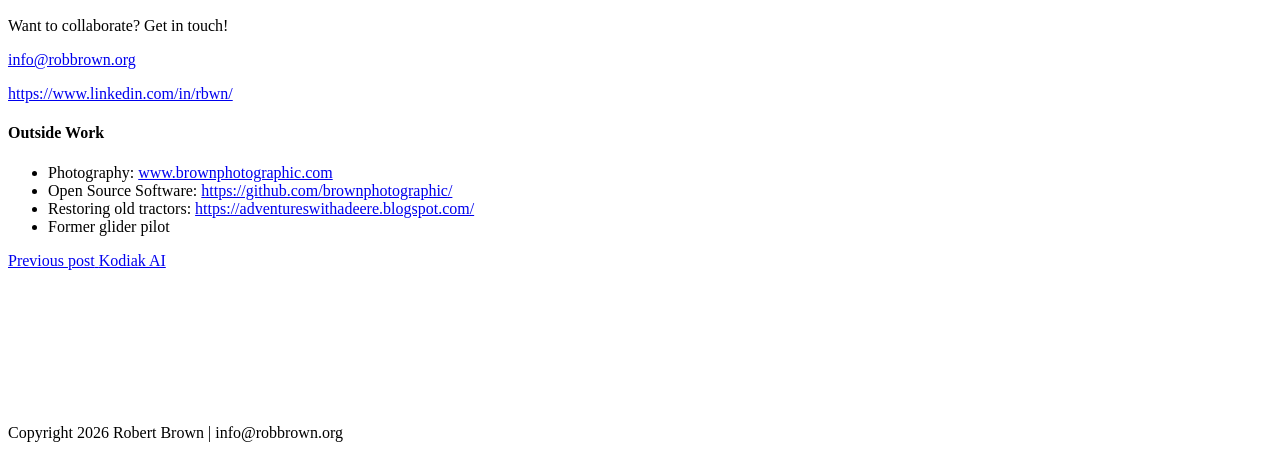
==== commit 96e744b2: "Updated from Publii" ====
--- a/about-rob/index.html
+++ b/about-rob/index.html
@@ -1,6 +1,6 @@
-<!DOCTYPE html><html lang="en-us"><head><meta charset="utf-8"><meta http-equiv="X-UA-Compatible" content="IE=edge"><meta name="viewport" content="width=device-width,initial-scale=1"><title>About Rob - Rob Brown</title><meta name="description" content="I turn &#x27;it works in the lab&#x27; into &#x27;it performs real work&#x27;. For the past 16+ years I have helped physical AI companies through the hardest transition they will face: R&amp;amp;D→real deployable product → scale."><meta name="generator" content="Publii Open-Source CMS for Static Site"><script defer="defer" type="text/javascript" src="https://stats.badger-betelgeuse.ts.net/script.js" data-website-id="c0b43306-82dd-4946-9fd0-8000f600d11d" data-do-not-track="true" data-performance="true" data-exclude-search="true" data-exclude-hash="true" data-domains="robbrown.org"></script><link rel="canonical" href="https://robbrown.org/about-rob/"><link rel="alternate" type="application/atom+xml" href="https://robbrown.org/feed.xml" title="Rob Brown - RSS"><link rel="alternate" type="application/json" href="https://robbrown.org/feed.json" title="Rob Brown - JSON"><meta property="og:title" content="About Rob"><meta property="og:image" content="https://robbrown.org/media/posts/9/20240203_20240203_153818-VSCO-2xl-2.jpg"><meta property="og:image:width" content="1600"><meta property="og:image:height" content="1200"><meta property="og:site_name" content="Rob Brown"><meta property="og:description" content="I turn &#x27;it works in the lab&#x27; into &#x27;it performs real work&#x27;. For the past 16+ years I have helped physical AI companies through the hardest transition they will face: R&amp;amp;D→real deployable product → scale."><meta property="og:url" content="https://robbrown.org/about-rob/"><meta property="og:type" content="article"><link rel="preload" href="https://robbrown.org/assets/dynamic/fonts/jura/jura.woff2" as="font" type="font/woff2" crossorigin><link rel="preload" href="https://robbrown.org/assets/dynamic/fonts/geistmono/geistmono.woff2" as="font" type="font/woff2" crossorigin><link rel="stylesheet" href="https://robbrown.org/assets/css/style.css?v&#x3D;cfddd1a7966a101ac0d5c3014487765a"><script type="application/ld+json">{"@context":"http://schema.org","@type":"Article","mainEntityOfPage":{"@type":"WebPage","@id":"https://robbrown.org/about-rob/"},"headline":"About Rob","datePublished":"2026-09-20T00:00-04:00","dateModified":"2026-09-26T14:58-04:00","image":{"@type":"ImageObject","url":"https://robbrown.org/media/posts/9/20240203_20240203_153818-VSCO-2xl-2.jpg","height":1200,"width":1600},"description":"I turn 'it works in the lab' into 'it performs real work'. For the past 16+ years I have helped physical AI companies through the hardest transition they will face: R&amp;D→real deployable product → scale.","author":{"@type":"Person","name":"Rob Brown","url":"https://robbrown.org/authors/rob-brown/"},"publisher":{"@type":"Organization","name":"Rob Brown"}}</script><noscript><style>img[loading] {
+<!DOCTYPE html><html lang="en-us"><head><meta charset="utf-8"><meta http-equiv="X-UA-Compatible" content="IE=edge"><meta name="viewport" content="width=device-width,initial-scale=1"><title>About &amp; Contact - Rob Brown</title><meta name="description" content="I turn &#x27;it works in the lab&#x27; into &#x27;it performs real work&#x27;. For the past 16+ years I have helped physical AI companies through the hardest transition they will face: R&amp;amp;D→real deployable product → scale."><meta name="generator" content="Publii Open-Source CMS for Static Site"><script defer="defer" type="text/javascript" src="https://stats.badger-betelgeuse.ts.net/script.js" data-website-id="c0b43306-82dd-4946-9fd0-8000f600d11d" data-do-not-track="true" data-performance="true" data-exclude-search="true" data-exclude-hash="true" data-domains="robbrown.org"></script><link rel="canonical" href="https://robbrown.org/about-rob/"><link rel="alternate" type="application/atom+xml" href="https://robbrown.org/feed.xml" title="Rob Brown - RSS"><link rel="alternate" type="application/json" href="https://robbrown.org/feed.json" title="Rob Brown - JSON"><meta property="og:title" content="About &amp; Contact"><meta property="og:image" content="https://robbrown.org/media/posts/9/headshot-w-background.png"><meta property="og:image:width" content="1024"><meta property="og:image:height" content="1024"><meta property="og:site_name" content="Rob Brown"><meta property="og:description" content="I turn &#x27;it works in the lab&#x27; into &#x27;it performs real work&#x27;. For the past 16+ years I have helped physical AI companies through the hardest transition they will face: R&amp;amp;D→real deployable product → scale."><meta property="og:url" content="https://robbrown.org/about-rob/"><meta property="og:type" content="article"><link rel="preload" href="https://robbrown.org/assets/dynamic/fonts/jura/jura.woff2" as="font" type="font/woff2" crossorigin><link rel="preload" href="https://robbrown.org/assets/dynamic/fonts/geistmono/geistmono.woff2" as="font" type="font/woff2" crossorigin><link rel="stylesheet" href="https://robbrown.org/assets/css/style.css?v&#x3D;cfddd1a7966a101ac0d5c3014487765a"><script type="application/ld+json">{"@context":"http://schema.org","@type":"Article","mainEntityOfPage":{"@type":"WebPage","@id":"https://robbrown.org/about-rob/"},"headline":"About & Contact","datePublished":"2026-09-20T00:00-04:00","dateModified":"2026-09-28T08:53-04:00","image":{"@type":"ImageObject","url":"https://robbrown.org/media/posts/9/headshot-w-background.png","height":1024,"width":1024},"description":"I turn 'it works in the lab' into 'it performs real work'. For the past 16+ years I have helped physical AI companies through the hardest transition they will face: R&amp;D→real deployable product → scale.","author":{"@type":"Person","name":"Rob Brown","url":"https://robbrown.org/authors/rob-brown/"},"publisher":{"@type":"Organization","name":"Rob Brown"}}</script><noscript><style>img[loading] {
                     opacity: 1;
-                }</style></noscript></head><body class="post-template"><div class="container js-container"><nav class="menu"><ul class="navbar__menu"><li><a href="https://robbrown.org/kodiak-ai/" target="_self">Autonomous Trucking</a></li><li><a href="https://robbrown.org/motional-aptiv-nutonomy/" target="_self">Robotaxi</a></li><li><a href="https://robbrown.org/cyphy-works/" target="_self">Autonomous Drones</a></li><li><a href="https://robbrown.org/kiva-systems-amazon-robotics/" target="_self">Warehouse Robotics</a></li><li><a href="https://robbrown.org/prior-roles/" target="_self">Mapping / GIS Roles</a></li><li><a href="https://robbrown.org/education/" target="_self">Education</a></li><li class="active"><a href="https://robbrown.org/about-rob/" target="_self">About Rob</a></li><li><a href="https://robbrown.org/contact-2/" target="_self">Contact</a></li></ul></nav><div class="container__content"><header class="top"><div class="top__item"><a class="logo" href="https://robbrown.org/">Rob Brown</a></div><div class="top__item top__item--right"><button class="menu-toggle js-menu-toggle" aria-label="Menu" aria-expanded="false"><span class="menu-toggle-box"><span class="menu-toggle-inner">Menu</span></span></button></div></header><main class="main post"><article class="content"><div class="main__left"><figure class="hero"><img src="https://robbrown.org/media/posts/9/20240203_20240203_153818-VSCO-2xl-2.jpg" srcset="https://robbrown.org/media/posts/9/responsive/20240203_20240203_153818-VSCO-2xl-2-xs.jpg 300w, https://robbrown.org/media/posts/9/responsive/20240203_20240203_153818-VSCO-2xl-2-sm.jpg 480w, https://robbrown.org/media/posts/9/responsive/20240203_20240203_153818-VSCO-2xl-2-md.jpg 768w, https://robbrown.org/media/posts/9/responsive/20240203_20240203_153818-VSCO-2xl-2-lg.jpg 1024w, https://robbrown.org/media/posts/9/responsive/20240203_20240203_153818-VSCO-2xl-2-xl.jpg 1280w, https://robbrown.org/media/posts/9/responsive/20240203_20240203_153818-VSCO-2xl-2-2xl.jpg 1600w" sizes="(min-width: 1800px) 50vw, (min-width: 900px) 40vw, 100vw" loading="eager" height="1200" width="1600" alt=""></figure><header><h1>About Rob</h1></header></div><div class="main__right"><div class="content__entry"><h4>I turn 'it works in the lab' into 'it performs real work'.</h4><p><span style="font-weight: 400;">For the past 16+ years I have helped physical AI companies through the hardest transition they will face: R&amp;D→real deployable product → scale.</span></p><p dir="ltr"><strong>Where I'm most useful:</strong> startups that need a generalist who is creative, deeply technical, and able to sit with a customer and get to the heart of what they actually need. Then I roll up my sleeves, work shoulder to shoulder with the engineers, and get it shipped.</p><p dir="ltr"><strong>Where I'm not the right fit:</strong> roles that are mostly about directing from a distance, where leadership means pushing timelines from behind a desk rather than being in the work. I lead from inside the team, not above it.</p><p dir="ltr"><strong>How I lead:</strong> Low ego. I teach rather than dictate, because a team trusted with responsibility outperforms one that just follows orders. I do the work alongside my team. What motivates me most is finding people opportunities to grow and making sure they get recognized for it.</p><h4><strong>Outside Work</strong></h4><ul><li>Photography: <a href="http://www.brownphotographic.com">www.brownphotographic.com</a></li><li>Open Source Software: <a href="https://github.com/brownphotographic/">https://github.com/brownphotographic/</a></li><li>Restoring old tractors: <a href="https://adventureswithadeere.blogspot.com/">https://adventureswithadeere.blogspot.com/</a></li><li>Former glider pilot</li></ul></div><nav class="post-nav" aria-label="Post navigation"><a class="post-nav__link post-nav__prev" href="https://robbrown.org/kodiak-ai/" rel="prev"><span class="post-nav__label">Previous post</span> <span class="post-nav__title">Kodiak AI</span></a></nav></div></article></main><footer class="footer"><div class="footer__social"><a href="https://www.linkedin.com/in/rbwn/" class="linkedin" aria-label="LinkedIn"><svg class="icon"><use xlink:href="https://robbrown.org/assets/svg/svg-map.svg#linkedin"/></svg></a></div><div class="footer__copyright">Copyright 2026 Robert Brown | <span class="obfuscated-email" data-user="afxg" data-domain="jgttjgof.gjy" data-type="text"></span></div></footer></div></div><script defer="defer" src="https://robbrown.org/assets/js/scripts.min.js?v&#x3D;1ea8317abae2e05fa2a65ed7bbff7ba7"></script><script>var images = document.querySelectorAll('img[loading]');
+                }</style></noscript></head><body class="post-template"><div class="container js-container"><nav class="menu"><ul class="navbar__menu"><li><a href="https://robbrown.org/kodiak-ai/" target="_self">Autonomous Trucking</a></li><li><a href="https://robbrown.org/motional-aptiv-nutonomy/" target="_self">Robotaxi</a></li><li><a href="https://robbrown.org/cyphy-works/" target="_self">Autonomous Drones</a></li><li><a href="https://robbrown.org/kiva-systems-amazon-robotics/" target="_self">Warehouse Robotics</a></li><li><a href="https://robbrown.org/prior-roles/" target="_self">Mapping / GIS Roles</a></li><li><a href="https://robbrown.org/education/" target="_self">Education</a></li><li class="active"><a href="https://robbrown.org/about-rob/" target="_self">About Rob</a></li></ul></nav><div class="container__content"><header class="top"><div class="top__item"><a class="logo" href="https://robbrown.org/">Rob Brown</a></div><div class="top__item top__item--right"><button class="menu-toggle js-menu-toggle" aria-label="Menu" aria-expanded="false"><span class="menu-toggle-box"><span class="menu-toggle-inner">Menu</span></span></button></div></header><main class="main post"><article class="content"><div class="main__left"><figure class="hero"><img src="https://robbrown.org/media/posts/9/headshot-w-background.png" srcset="https://robbrown.org/media/posts/9/responsive/headshot-w-background-xs.png 300w, https://robbrown.org/media/posts/9/responsive/headshot-w-background-sm.png 480w, https://robbrown.org/media/posts/9/responsive/headshot-w-background-md.png 768w, https://robbrown.org/media/posts/9/responsive/headshot-w-background-lg.png 1024w, https://robbrown.org/media/posts/9/responsive/headshot-w-background-xl.png 1280w, https://robbrown.org/media/posts/9/responsive/headshot-w-background-2xl.png 1600w" sizes="(min-width: 1800px) 50vw, (min-width: 900px) 40vw, 100vw" loading="eager" height="1024" width="1024" alt=""></figure><header><h1>About &amp; Contact</h1></header></div><div class="main__right"><div class="content__entry"><h4>I turn 'it works in the lab' into 'it performs real work'.</h4><p><span style="font-weight: 400;">For the past 16+ years I have helped physical AI companies through the hardest transition they will face: R&amp;D→real deployable product → scale.</span></p><p>Ex Kiva Systems (Amazon.com), nuTonomy/Motional, current: Kodiak AI. </p><p dir="ltr"><strong>Where I'm most useful:</strong> startups that need a generalist who is creative, deeply technical, and able to sit with a customer and get to the heart of what they actually need. Then I roll up my sleeves, work shoulder to shoulder with the engineers, and get it shipped.</p><p dir="ltr"><strong>Where I'm not the right fit:</strong> roles that are mostly about directing from a distance, where leadership means pushing timelines from behind a desk rather than being in the work. I lead from inside the team, not above it.</p><p dir="ltr"><strong>How I lead:</strong> Low ego. I teach rather than dictate, because a team trusted with responsibility outperforms one that just follows orders. I do the work alongside my team. What motivates me most is finding people opportunities to grow and making sure they get recognized for it.</p><h4><strong>Contact</strong></h4><p>Want to collaborate? Get in touch!</p><p><span class="obfuscated-email obfuscated-email" data-user="afxg" data-domain="jgttjgof.gjy" data-type="mailto"></span></p><p><a href="https://www.linkedin.com/in/rbwn/">https://www.linkedin.com/in/rbwn/</a></p><h4><strong>Outside Work</strong></h4><ul><li>Photography: <a href="http://www.brownphotographic.com">www.brownphotographic.com</a></li><li>Open Source Software: <a href="https://github.com/brownphotographic/">https://github.com/brownphotographic/</a></li><li>Restoring old tractors: <a href="https://adventureswithadeere.blogspot.com/">https://adventureswithadeere.blogspot.com/</a></li><li>Former glider pilot</li></ul></div><nav class="post-nav" aria-label="Post navigation"><a class="post-nav__link post-nav__prev" href="https://robbrown.org/kodiak-ai/" rel="prev"><span class="post-nav__label">Previous post</span> <span class="post-nav__title">Kodiak AI</span></a></nav></div></article></main><footer class="footer"><div class="footer__social"><a href="https://www.linkedin.com/in/rbwn/" class="linkedin" aria-label="LinkedIn"><svg class="icon"><use xlink:href="https://robbrown.org/assets/svg/svg-map.svg#linkedin"/></svg></a></div><div class="footer__copyright">Copyright 2026 Robert Brown | <span class="obfuscated-email" data-user="afxg" data-domain="jgttjgof.gjy" data-type="text"></span></div></footer></div></div><script defer="defer" src="https://robbrown.org/assets/js/scripts.min.js?v&#x3D;1ea8317abae2e05fa2a65ed7bbff7ba7"></script><script>var images = document.querySelectorAll('img[loading]');
    
            for (var i = 0; i < images.length; i++) {
                if (images[i].complete) {
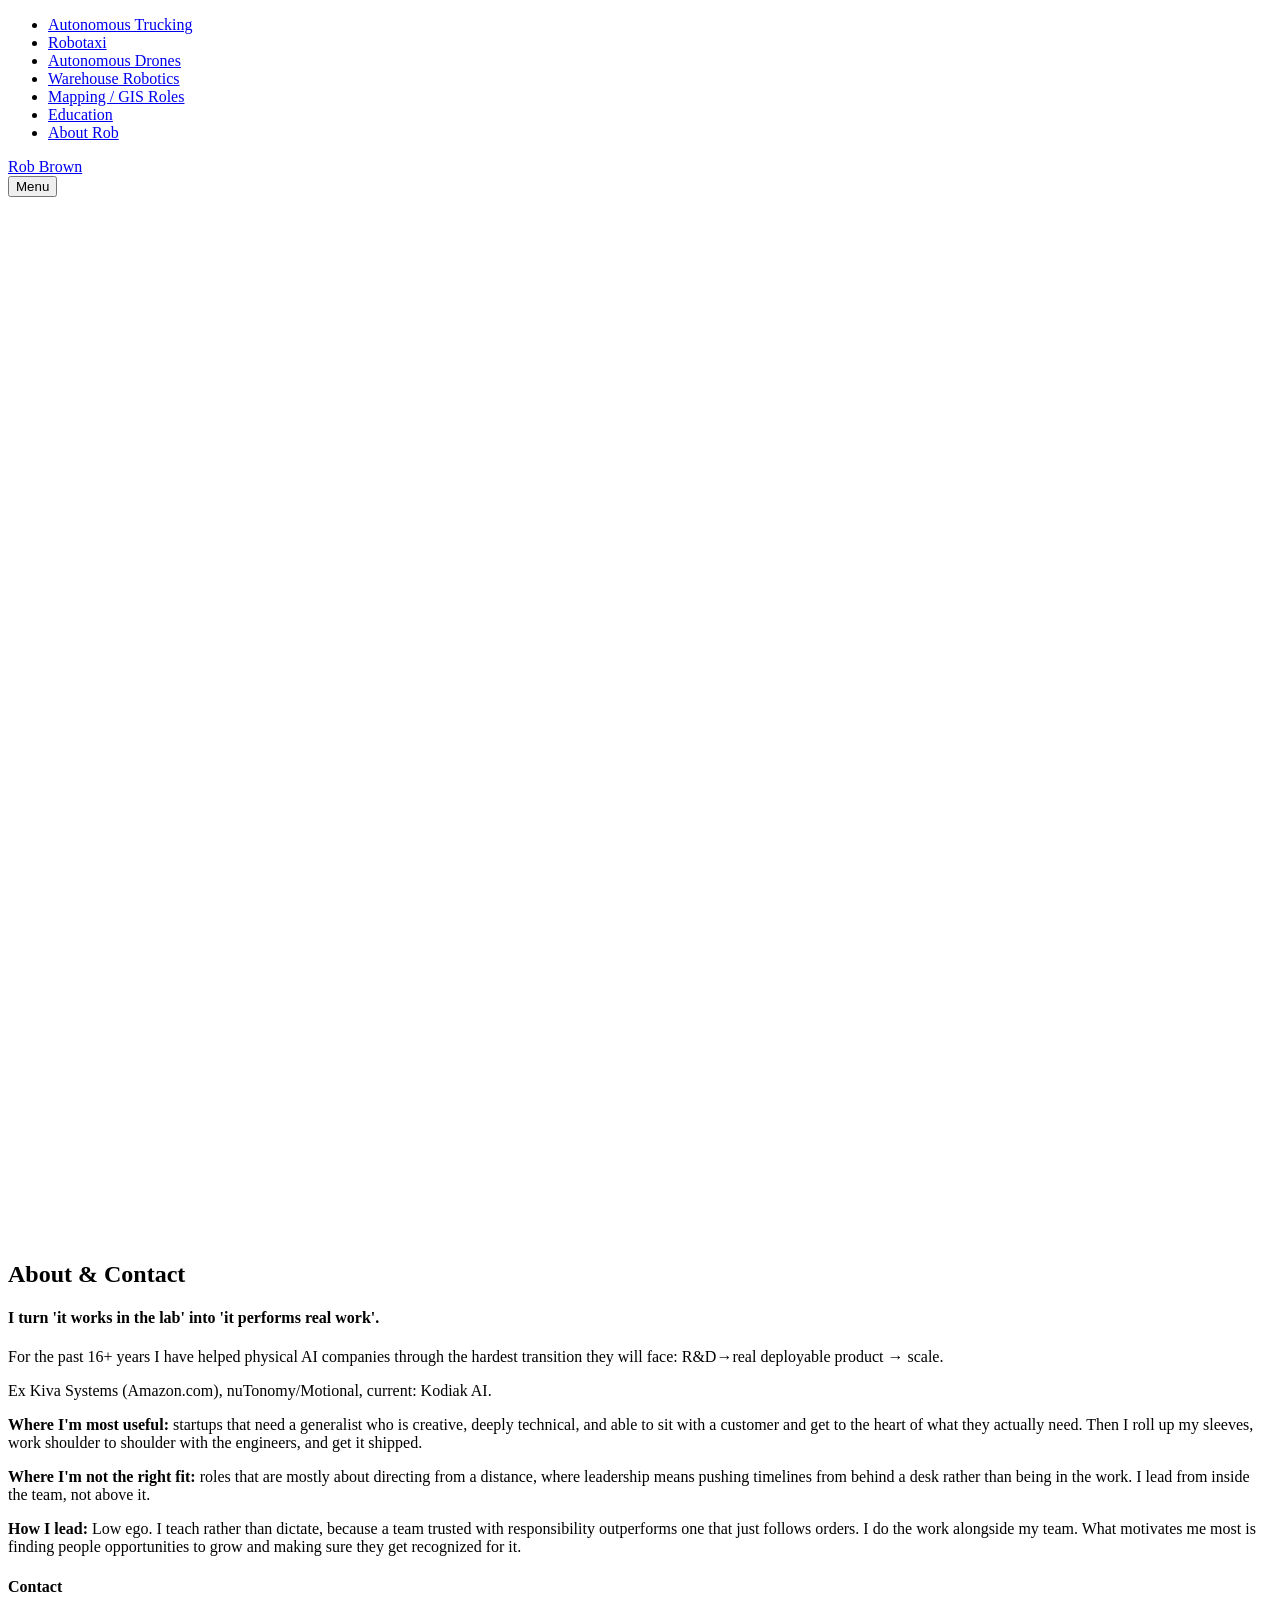
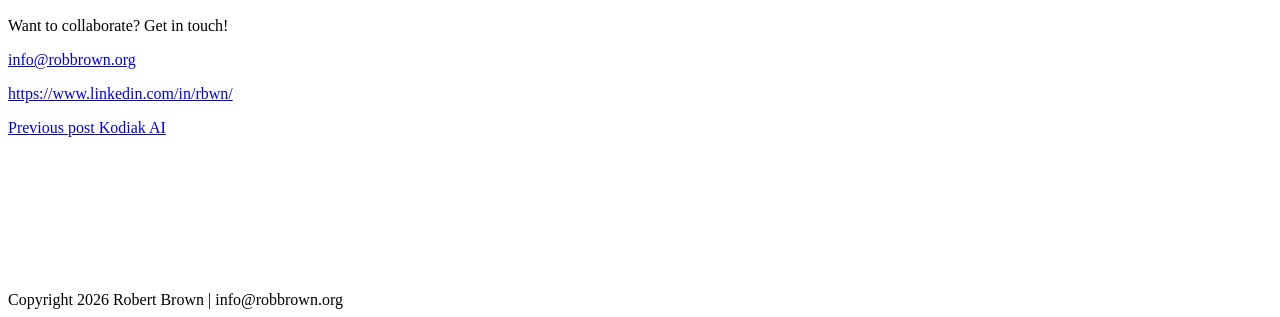
==== commit 0104ff1c: "Updated from Publii" ====
--- a/about-rob/index.html
+++ b/about-rob/index.html
@@ -1,6 +1,6 @@
-<!DOCTYPE html><html lang="en-us"><head><meta charset="utf-8"><meta http-equiv="X-UA-Compatible" content="IE=edge"><meta name="viewport" content="width=device-width,initial-scale=1"><title>About &amp; Contact - Rob Brown</title><meta name="description" content="I turn &#x27;it works in the lab&#x27; into &#x27;it performs real work&#x27;. For the past 16+ years I have helped physical AI companies through the hardest transition they will face: R&amp;amp;D→real deployable product → scale."><meta name="generator" content="Publii Open-Source CMS for Static Site"><script defer="defer" type="text/javascript" src="https://stats.badger-betelgeuse.ts.net/script.js" data-website-id="c0b43306-82dd-4946-9fd0-8000f600d11d" data-do-not-track="true" data-performance="true" data-exclude-search="true" data-exclude-hash="true" data-domains="robbrown.org"></script><link rel="canonical" href="https://robbrown.org/about-rob/"><link rel="alternate" type="application/atom+xml" href="https://robbrown.org/feed.xml" title="Rob Brown - RSS"><link rel="alternate" type="application/json" href="https://robbrown.org/feed.json" title="Rob Brown - JSON"><meta property="og:title" content="About &amp; Contact"><meta property="og:image" content="https://robbrown.org/media/posts/9/headshot-w-background.png"><meta property="og:image:width" content="1024"><meta property="og:image:height" content="1024"><meta property="og:site_name" content="Rob Brown"><meta property="og:description" content="I turn &#x27;it works in the lab&#x27; into &#x27;it performs real work&#x27;. For the past 16+ years I have helped physical AI companies through the hardest transition they will face: R&amp;amp;D→real deployable product → scale."><meta property="og:url" content="https://robbrown.org/about-rob/"><meta property="og:type" content="article"><link rel="preload" href="https://robbrown.org/assets/dynamic/fonts/jura/jura.woff2" as="font" type="font/woff2" crossorigin><link rel="preload" href="https://robbrown.org/assets/dynamic/fonts/geistmono/geistmono.woff2" as="font" type="font/woff2" crossorigin><link rel="stylesheet" href="https://robbrown.org/assets/css/style.css?v&#x3D;cfddd1a7966a101ac0d5c3014487765a"><script type="application/ld+json">{"@context":"http://schema.org","@type":"Article","mainEntityOfPage":{"@type":"WebPage","@id":"https://robbrown.org/about-rob/"},"headline":"About & Contact","datePublished":"2026-09-20T00:00-04:00","dateModified":"2026-09-28T08:53-04:00","image":{"@type":"ImageObject","url":"https://robbrown.org/media/posts/9/headshot-w-background.png","height":1024,"width":1024},"description":"I turn 'it works in the lab' into 'it performs real work'. For the past 16+ years I have helped physical AI companies through the hardest transition they will face: R&amp;D→real deployable product → scale.","author":{"@type":"Person","name":"Rob Brown","url":"https://robbrown.org/authors/rob-brown/"},"publisher":{"@type":"Organization","name":"Rob Brown"}}</script><noscript><style>img[loading] {
+<!DOCTYPE html><html lang="en-us"><head><meta charset="utf-8"><meta http-equiv="X-UA-Compatible" content="IE=edge"><meta name="viewport" content="width=device-width,initial-scale=1"><title>About &amp; Contact - Rob Brown</title><meta name="description" content="I turn &#x27;it works in the lab&#x27; into &#x27;it performs real work&#x27;. For the past 16+ years I have helped physical AI companies through the hardest transition they will face: R&amp;amp;D→real deployable product → scale."><meta name="generator" content="Publii Open-Source CMS for Static Site"><script defer="defer" type="text/javascript" src="https://stats.badger-betelgeuse.ts.net/script.js" data-website-id="c0b43306-82dd-4946-9fd0-8000f600d11d" data-do-not-track="true" data-performance="true" data-exclude-search="true" data-exclude-hash="true" data-domains="robbrown.org"></script><link rel="canonical" href="https://robbrown.org/about-rob/"><link rel="alternate" type="application/atom+xml" href="https://robbrown.org/feed.xml" title="Rob Brown - RSS"><link rel="alternate" type="application/json" href="https://robbrown.org/feed.json" title="Rob Brown - JSON"><meta property="og:title" content="About &amp; Contact"><meta property="og:image" content="https://robbrown.org/media/posts/9/headshot-w-background.png"><meta property="og:image:width" content="1024"><meta property="og:image:height" content="1024"><meta property="og:site_name" content="Rob Brown"><meta property="og:description" content="I turn &#x27;it works in the lab&#x27; into &#x27;it performs real work&#x27;. For the past 16+ years I have helped physical AI companies through the hardest transition they will face: R&amp;amp;D→real deployable product → scale."><meta property="og:url" content="https://robbrown.org/about-rob/"><meta property="og:type" content="article"><link rel="preload" href="https://robbrown.org/assets/dynamic/fonts/jura/jura.woff2" as="font" type="font/woff2" crossorigin><link rel="preload" href="https://robbrown.org/assets/dynamic/fonts/geistmono/geistmono.woff2" as="font" type="font/woff2" crossorigin><link rel="stylesheet" href="https://robbrown.org/assets/css/style.css?v&#x3D;cfddd1a7966a101ac0d5c3014487765a"><script type="application/ld+json">{"@context":"http://schema.org","@type":"Article","mainEntityOfPage":{"@type":"WebPage","@id":"https://robbrown.org/about-rob/"},"headline":"About & Contact","datePublished":"2026-09-20T00:00-04:00","dateModified":"2026-10-02T20:02-04:00","image":{"@type":"ImageObject","url":"https://robbrown.org/media/posts/9/headshot-w-background.png","height":1024,"width":1024},"description":"I turn 'it works in the lab' into 'it performs real work'. For the past 16+ years I have helped physical AI companies through the hardest transition they will face: R&amp;D→real deployable product → scale.","author":{"@type":"Person","name":"Rob Brown","url":"https://robbrown.org/authors/rob-brown/"},"publisher":{"@type":"Organization","name":"Rob Brown"}}</script><noscript><style>img[loading] {
                     opacity: 1;
-                }</style></noscript></head><body class="post-template"><div class="container js-container"><nav class="menu"><ul class="navbar__menu"><li><a href="https://robbrown.org/kodiak-ai/" target="_self">Autonomous Trucking</a></li><li><a href="https://robbrown.org/motional-aptiv-nutonomy/" target="_self">Robotaxi</a></li><li><a href="https://robbrown.org/cyphy-works/" target="_self">Autonomous Drones</a></li><li><a href="https://robbrown.org/kiva-systems-amazon-robotics/" target="_self">Warehouse Robotics</a></li><li><a href="https://robbrown.org/prior-roles/" target="_self">Mapping / GIS Roles</a></li><li><a href="https://robbrown.org/education/" target="_self">Education</a></li><li class="active"><a href="https://robbrown.org/about-rob/" target="_self">About Rob</a></li></ul></nav><div class="container__content"><header class="top"><div class="top__item"><a class="logo" href="https://robbrown.org/">Rob Brown</a></div><div class="top__item top__item--right"><button class="menu-toggle js-menu-toggle" aria-label="Menu" aria-expanded="false"><span class="menu-toggle-box"><span class="menu-toggle-inner">Menu</span></span></button></div></header><main class="main post"><article class="content"><div class="main__left"><figure class="hero"><img src="https://robbrown.org/media/posts/9/headshot-w-background.png" srcset="https://robbrown.org/media/posts/9/responsive/headshot-w-background-xs.png 300w, https://robbrown.org/media/posts/9/responsive/headshot-w-background-sm.png 480w, https://robbrown.org/media/posts/9/responsive/headshot-w-background-md.png 768w, https://robbrown.org/media/posts/9/responsive/headshot-w-background-lg.png 1024w, https://robbrown.org/media/posts/9/responsive/headshot-w-background-xl.png 1280w, https://robbrown.org/media/posts/9/responsive/headshot-w-background-2xl.png 1600w" sizes="(min-width: 1800px) 50vw, (min-width: 900px) 40vw, 100vw" loading="eager" height="1024" width="1024" alt=""></figure><header><h1>About &amp; Contact</h1></header></div><div class="main__right"><div class="content__entry"><h4>I turn 'it works in the lab' into 'it performs real work'.</h4><p><span style="font-weight: 400;">For the past 16+ years I have helped physical AI companies through the hardest transition they will face: R&amp;D→real deployable product → scale.</span></p><p>Ex Kiva Systems (Amazon.com), nuTonomy/Motional, current: Kodiak AI. </p><p dir="ltr"><strong>Where I'm most useful:</strong> startups that need a generalist who is creative, deeply technical, and able to sit with a customer and get to the heart of what they actually need. Then I roll up my sleeves, work shoulder to shoulder with the engineers, and get it shipped.</p><p dir="ltr"><strong>Where I'm not the right fit:</strong> roles that are mostly about directing from a distance, where leadership means pushing timelines from behind a desk rather than being in the work. I lead from inside the team, not above it.</p><p dir="ltr"><strong>How I lead:</strong> Low ego. I teach rather than dictate, because a team trusted with responsibility outperforms one that just follows orders. I do the work alongside my team. What motivates me most is finding people opportunities to grow and making sure they get recognized for it.</p><h4><strong>Contact</strong></h4><p>Want to collaborate? Get in touch!</p><p><span class="obfuscated-email obfuscated-email" data-user="afxg" data-domain="jgttjgof.gjy" data-type="mailto"></span></p><p><a href="https://www.linkedin.com/in/rbwn/">https://www.linkedin.com/in/rbwn/</a></p><h4><strong>Outside Work</strong></h4><ul><li>Photography: <a href="http://www.brownphotographic.com">www.brownphotographic.com</a></li><li>Open Source Software: <a href="https://github.com/brownphotographic/">https://github.com/brownphotographic/</a></li><li>Restoring old tractors: <a href="https://adventureswithadeere.blogspot.com/">https://adventureswithadeere.blogspot.com/</a></li><li>Former glider pilot</li></ul></div><nav class="post-nav" aria-label="Post navigation"><a class="post-nav__link post-nav__prev" href="https://robbrown.org/kodiak-ai/" rel="prev"><span class="post-nav__label">Previous post</span> <span class="post-nav__title">Kodiak AI</span></a></nav></div></article></main><footer class="footer"><div class="footer__social"><a href="https://www.linkedin.com/in/rbwn/" class="linkedin" aria-label="LinkedIn"><svg class="icon"><use xlink:href="https://robbrown.org/assets/svg/svg-map.svg#linkedin"/></svg></a></div><div class="footer__copyright">Copyright 2026 Robert Brown | <span class="obfuscated-email" data-user="afxg" data-domain="jgttjgof.gjy" data-type="text"></span></div></footer></div></div><script defer="defer" src="https://robbrown.org/assets/js/scripts.min.js?v&#x3D;1ea8317abae2e05fa2a65ed7bbff7ba7"></script><script>var images = document.querySelectorAll('img[loading]');
+                }</style></noscript></head><body class="post-template"><div class="container js-container"><nav class="menu"><ul class="navbar__menu"><li><a href="https://robbrown.org/kodiak-ai/" target="_self">Autonomous Trucking</a></li><li><a href="https://robbrown.org/motional-aptiv-nutonomy/" target="_self">Robotaxi</a></li><li><a href="https://robbrown.org/cyphy-works/" target="_self">Autonomous Drones</a></li><li><a href="https://robbrown.org/kiva-systems-amazon-robotics/" target="_self">Warehouse Robotics</a></li><li><a href="https://robbrown.org/prior-roles/" target="_self">Mapping / GIS Roles</a></li><li><a href="https://robbrown.org/education/" target="_self">Education</a></li><li class="active"><a href="https://robbrown.org/about-rob/" target="_self">About Rob</a></li></ul></nav><div class="container__content"><header class="top"><div class="top__item"><a class="logo" href="https://robbrown.org/">Rob Brown</a></div><div class="top__item top__item--right"><button class="menu-toggle js-menu-toggle" aria-label="Menu" aria-expanded="false"><span class="menu-toggle-box"><span class="menu-toggle-inner">Menu</span></span></button></div></header><main class="main post"><article class="content"><div class="main__left"><figure class="hero"><img src="https://robbrown.org/media/posts/9/headshot-w-background.png" srcset="https://robbrown.org/media/posts/9/responsive/headshot-w-background-xs.png 300w, https://robbrown.org/media/posts/9/responsive/headshot-w-background-sm.png 480w, https://robbrown.org/media/posts/9/responsive/headshot-w-background-md.png 768w, https://robbrown.org/media/posts/9/responsive/headshot-w-background-lg.png 1024w, https://robbrown.org/media/posts/9/responsive/headshot-w-background-xl.png 1280w, https://robbrown.org/media/posts/9/responsive/headshot-w-background-2xl.png 1600w" sizes="(min-width: 1800px) 50vw, (min-width: 900px) 40vw, 100vw" loading="eager" height="1024" width="1024" alt=""></figure><header><h1>About &amp; Contact</h1></header></div><div class="main__right"><div class="content__entry"><h4>I turn 'it works in the lab' into 'it performs real work'.</h4><p><span style="font-weight: 400;">For the past 16+ years I have helped physical AI companies through the hardest transition they will face: R&amp;D→real deployable product → scale.</span></p><p>Ex Kiva Systems (Amazon.com), nuTonomy/Motional, current: Kodiak AI. </p><p dir="ltr"><strong>Where I'm most useful:</strong> startups that need a generalist who is creative, deeply technical, and able to sit with a customer and get to the heart of what they actually need. Then I roll up my sleeves, work shoulder to shoulder with the engineers, and get it shipped.</p><p dir="ltr"><strong>Where I'm not the right fit:</strong> roles that are mostly about directing from a distance, where leadership means pushing timelines from behind a desk rather than being in the work. I lead from inside the team, not above it.</p><p dir="ltr"><strong>How I lead:</strong> Low ego. I teach rather than dictate, because a team trusted with responsibility outperforms one that just follows orders. I do the work alongside my team. What motivates me most is finding people opportunities to grow and making sure they get recognized for it.</p><h4><strong>Contact</strong></h4><p>Want to collaborate? Get in touch!</p><p><span class="obfuscated-email obfuscated-email" data-user="afxg" data-domain="jgttjgof.gjy" data-type="mailto"></span></p><p><a href="https://www.linkedin.com/in/rbwn/">https://www.linkedin.com/in/rbwn/</a></p></div><nav class="post-nav" aria-label="Post navigation"><a class="post-nav__link post-nav__prev" href="https://robbrown.org/kodiak-ai/" rel="prev"><span class="post-nav__label">Previous post</span> <span class="post-nav__title">Kodiak AI</span></a></nav></div></article></main><footer class="footer"><div class="footer__social"><a href="https://www.linkedin.com/in/rbwn/" class="linkedin" aria-label="LinkedIn"><svg class="icon"><use xlink:href="https://robbrown.org/assets/svg/svg-map.svg#linkedin"/></svg></a></div><div class="footer__copyright">Copyright 2026 Robert Brown | <span class="obfuscated-email" data-user="afxg" data-domain="jgttjgof.gjy" data-type="text"></span></div></footer></div></div><script defer="defer" src="https://robbrown.org/assets/js/scripts.min.js?v&#x3D;1ea8317abae2e05fa2a65ed7bbff7ba7"></script><script>var images = document.querySelectorAll('img[loading]');
    
            for (var i = 0; i < images.length; i++) {
                if (images[i].complete) {
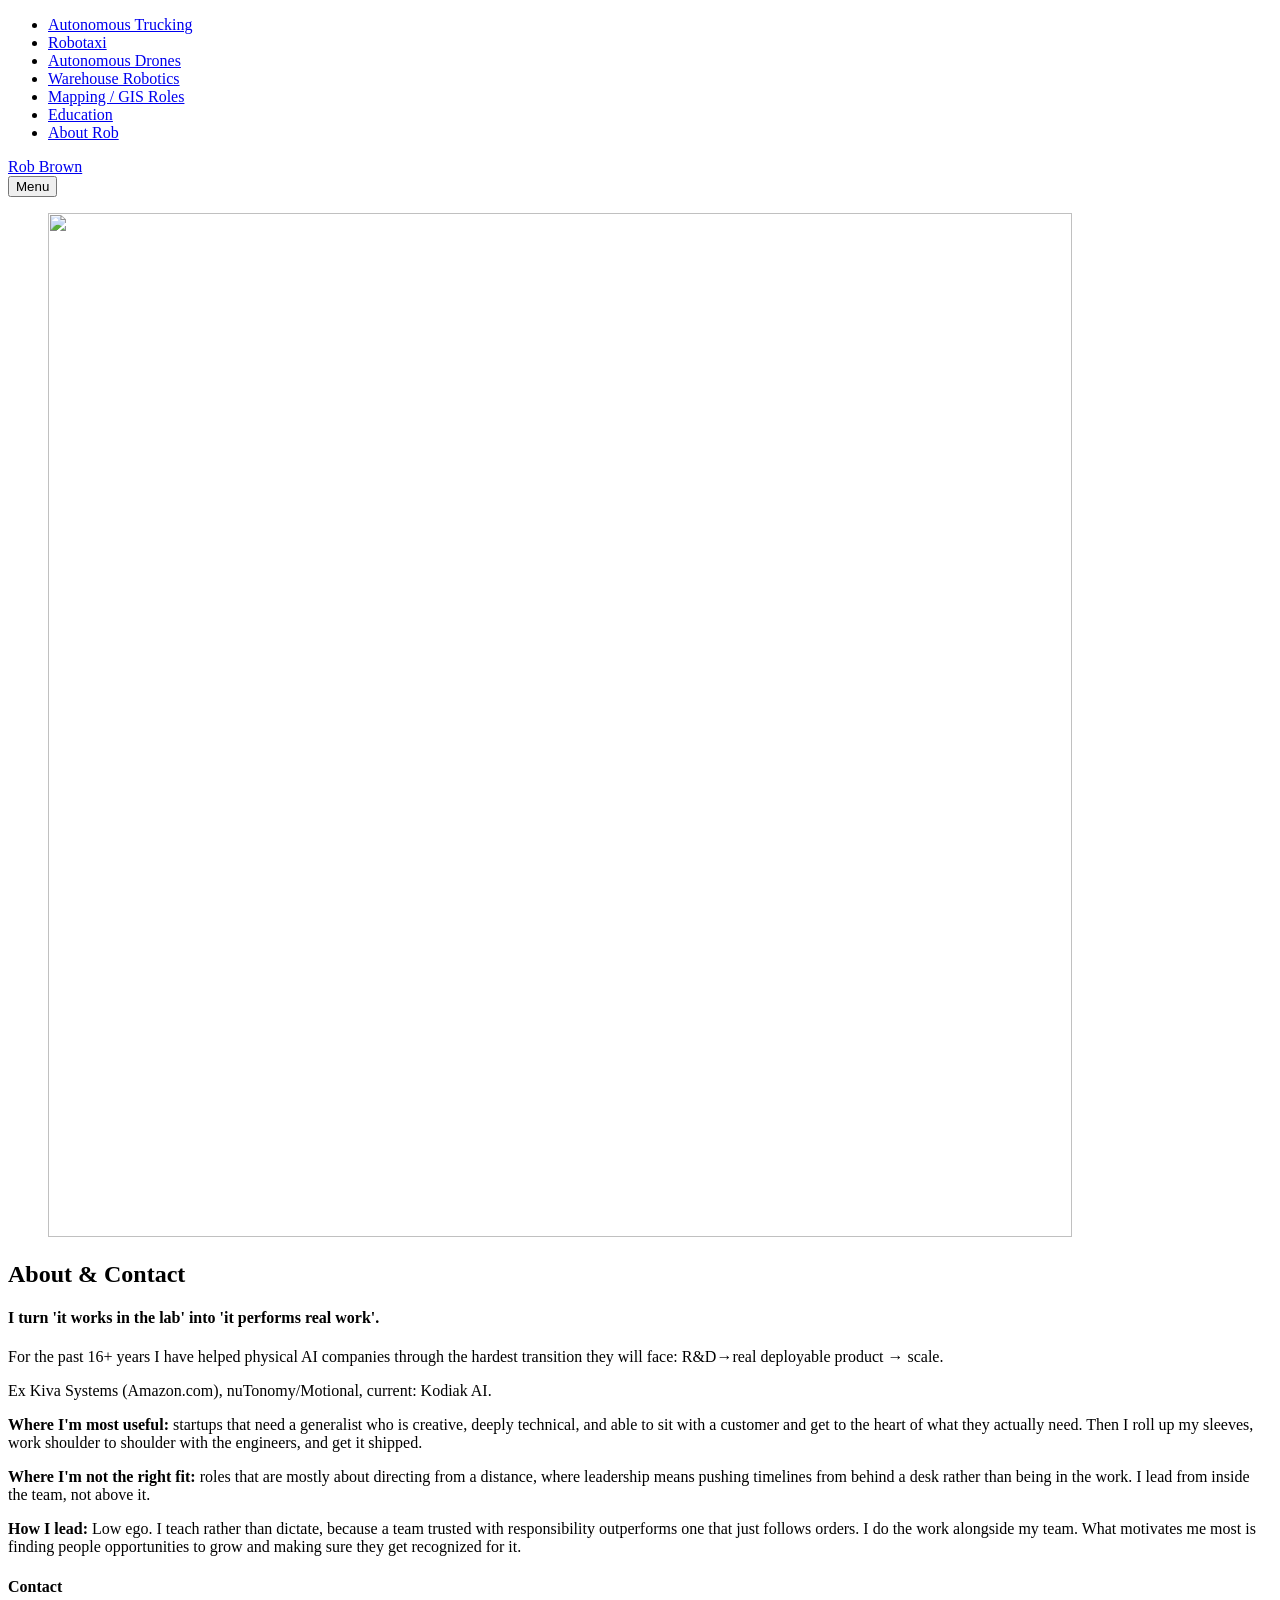
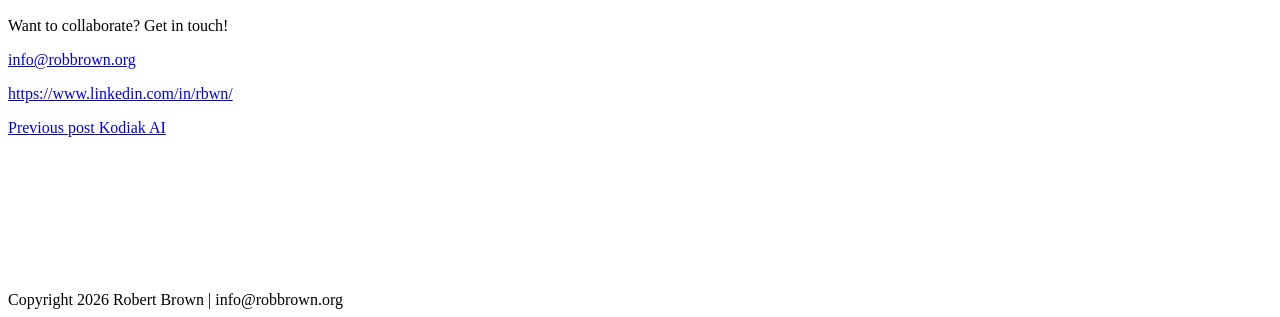
==== commit c0ae53a7: "Updated from Publii" ====
--- a/about-rob/index.html
+++ b/about-rob/index.html
@@ -1,4 +1,4 @@
-<!DOCTYPE html><html lang="en-us"><head><meta charset="utf-8"><meta http-equiv="X-UA-Compatible" content="IE=edge"><meta name="viewport" content="width=device-width,initial-scale=1"><title>About &amp; Contact - Rob Brown</title><meta name="description" content="I turn &#x27;it works in the lab&#x27; into &#x27;it performs real work&#x27;. For the past 16+ years I have helped physical AI companies through the hardest transition they will face: R&amp;amp;D→real deployable product → scale."><meta name="generator" content="Publii Open-Source CMS for Static Site"><script defer="defer" type="text/javascript" src="https://stats.badger-betelgeuse.ts.net/script.js" data-website-id="c0b43306-82dd-4946-9fd0-8000f600d11d" data-do-not-track="true" data-performance="true" data-exclude-search="true" data-exclude-hash="true" data-domains="robbrown.org"></script><link rel="canonical" href="https://robbrown.org/about-rob/"><link rel="alternate" type="application/atom+xml" href="https://robbrown.org/feed.xml" title="Rob Brown - RSS"><link rel="alternate" type="application/json" href="https://robbrown.org/feed.json" title="Rob Brown - JSON"><meta property="og:title" content="About &amp; Contact"><meta property="og:image" content="https://robbrown.org/media/posts/9/headshot-w-background.png"><meta property="og:image:width" content="1024"><meta property="og:image:height" content="1024"><meta property="og:site_name" content="Rob Brown"><meta property="og:description" content="I turn &#x27;it works in the lab&#x27; into &#x27;it performs real work&#x27;. For the past 16+ years I have helped physical AI companies through the hardest transition they will face: R&amp;amp;D→real deployable product → scale."><meta property="og:url" content="https://robbrown.org/about-rob/"><meta property="og:type" content="article"><link rel="preload" href="https://robbrown.org/assets/dynamic/fonts/jura/jura.woff2" as="font" type="font/woff2" crossorigin><link rel="preload" href="https://robbrown.org/assets/dynamic/fonts/geistmono/geistmono.woff2" as="font" type="font/woff2" crossorigin><link rel="stylesheet" href="https://robbrown.org/assets/css/style.css?v&#x3D;cfddd1a7966a101ac0d5c3014487765a"><script type="application/ld+json">{"@context":"http://schema.org","@type":"Article","mainEntityOfPage":{"@type":"WebPage","@id":"https://robbrown.org/about-rob/"},"headline":"About & Contact","datePublished":"2026-09-20T00:00-04:00","dateModified":"2026-10-02T20:02-04:00","image":{"@type":"ImageObject","url":"https://robbrown.org/media/posts/9/headshot-w-background.png","height":1024,"width":1024},"description":"I turn 'it works in the lab' into 'it performs real work'. For the past 16+ years I have helped physical AI companies through the hardest transition they will face: R&amp;D→real deployable product → scale.","author":{"@type":"Person","name":"Rob Brown","url":"https://robbrown.org/authors/rob-brown/"},"publisher":{"@type":"Organization","name":"Rob Brown"}}</script><noscript><style>img[loading] {
+<!DOCTYPE html><html lang="en-us"><head><meta charset="utf-8"><meta http-equiv="X-UA-Compatible" content="IE=edge"><meta name="viewport" content="width=device-width,initial-scale=1"><title>About &amp; Contact - Rob Brown</title><meta name="description" content="I turn &#x27;it works in the lab&#x27; into &#x27;it performs real work&#x27;. For the past 16+ years I have helped physical AI companies through the hardest transition they will face: R&amp;amp;D→real deployable product → scale."><meta name="generator" content="Publii Open-Source CMS for Static Site"><link rel="canonical" href="https://robbrown.org/about-rob/"><link rel="alternate" type="application/atom+xml" href="https://robbrown.org/feed.xml" title="Rob Brown - RSS"><link rel="alternate" type="application/json" href="https://robbrown.org/feed.json" title="Rob Brown - JSON"><meta property="og:title" content="About &amp; Contact"><meta property="og:image" content="https://robbrown.org/media/posts/9/headshot-w-background.png"><meta property="og:image:width" content="1024"><meta property="og:image:height" content="1024"><meta property="og:site_name" content="Rob Brown"><meta property="og:description" content="I turn &#x27;it works in the lab&#x27; into &#x27;it performs real work&#x27;. For the past 16+ years I have helped physical AI companies through the hardest transition they will face: R&amp;amp;D→real deployable product → scale."><meta property="og:url" content="https://robbrown.org/about-rob/"><meta property="og:type" content="article"><link rel="preload" href="https://robbrown.org/assets/dynamic/fonts/jura/jura.woff2" as="font" type="font/woff2" crossorigin><link rel="preload" href="https://robbrown.org/assets/dynamic/fonts/geistmono/geistmono.woff2" as="font" type="font/woff2" crossorigin><link rel="stylesheet" href="https://robbrown.org/assets/css/style.css?v&#x3D;6cb6b356190880df6fe4b861c267a11b"><script type="application/ld+json">{"@context":"http://schema.org","@type":"Article","mainEntityOfPage":{"@type":"WebPage","@id":"https://robbrown.org/about-rob/"},"headline":"About & Contact","datePublished":"2026-09-20T00:00-04:00","dateModified":"2026-10-02T20:02-04:00","image":{"@type":"ImageObject","url":"https://robbrown.org/media/posts/9/headshot-w-background.png","height":1024,"width":1024},"description":"I turn 'it works in the lab' into 'it performs real work'. For the past 16+ years I have helped physical AI companies through the hardest transition they will face: R&amp;D→real deployable product → scale.","author":{"@type":"Person","name":"Rob Brown","url":"https://robbrown.org/authors/rob-brown/"},"publisher":{"@type":"Organization","name":"Rob Brown"}}</script><noscript><style>img[loading] {
                     opacity: 1;
                 }</style></noscript></head><body class="post-template"><div class="container js-container"><nav class="menu"><ul class="navbar__menu"><li><a href="https://robbrown.org/kodiak-ai/" target="_self">Autonomous Trucking</a></li><li><a href="https://robbrown.org/motional-aptiv-nutonomy/" target="_self">Robotaxi</a></li><li><a href="https://robbrown.org/cyphy-works/" target="_self">Autonomous Drones</a></li><li><a href="https://robbrown.org/kiva-systems-amazon-robotics/" target="_self">Warehouse Robotics</a></li><li><a href="https://robbrown.org/prior-roles/" target="_self">Mapping / GIS Roles</a></li><li><a href="https://robbrown.org/education/" target="_self">Education</a></li><li class="active"><a href="https://robbrown.org/about-rob/" target="_self">About Rob</a></li></ul></nav><div class="container__content"><header class="top"><div class="top__item"><a class="logo" href="https://robbrown.org/">Rob Brown</a></div><div class="top__item top__item--right"><button class="menu-toggle js-menu-toggle" aria-label="Menu" aria-expanded="false"><span class="menu-toggle-box"><span class="menu-toggle-inner">Menu</span></span></button></div></header><main class="main post"><article class="content"><div class="main__left"><figure class="hero"><img src="https://robbrown.org/media/posts/9/headshot-w-background.png" srcset="https://robbrown.org/media/posts/9/responsive/headshot-w-background-xs.png 300w, https://robbrown.org/media/posts/9/responsive/headshot-w-background-sm.png 480w, https://robbrown.org/media/posts/9/responsive/headshot-w-background-md.png 768w, https://robbrown.org/media/posts/9/responsive/headshot-w-background-lg.png 1024w, https://robbrown.org/media/posts/9/responsive/headshot-w-background-xl.png 1280w, https://robbrown.org/media/posts/9/responsive/headshot-w-background-2xl.png 1600w" sizes="(min-width: 1800px) 50vw, (min-width: 900px) 40vw, 100vw" loading="eager" height="1024" width="1024" alt=""></figure><header><h1>About &amp; Contact</h1></header></div><div class="main__right"><div class="content__entry"><h4>I turn 'it works in the lab' into 'it performs real work'.</h4><p><span style="font-weight: 400;">For the past 16+ years I have helped physical AI companies through the hardest transition they will face: R&amp;D→real deployable product → scale.</span></p><p>Ex Kiva Systems (Amazon.com), nuTonomy/Motional, current: Kodiak AI. </p><p dir="ltr"><strong>Where I'm most useful:</strong> startups that need a generalist who is creative, deeply technical, and able to sit with a customer and get to the heart of what they actually need. Then I roll up my sleeves, work shoulder to shoulder with the engineers, and get it shipped.</p><p dir="ltr"><strong>Where I'm not the right fit:</strong> roles that are mostly about directing from a distance, where leadership means pushing timelines from behind a desk rather than being in the work. I lead from inside the team, not above it.</p><p dir="ltr"><strong>How I lead:</strong> Low ego. I teach rather than dictate, because a team trusted with responsibility outperforms one that just follows orders. I do the work alongside my team. What motivates me most is finding people opportunities to grow and making sure they get recognized for it.</p><h4><strong>Contact</strong></h4><p>Want to collaborate? Get in touch!</p><p><span class="obfuscated-email obfuscated-email" data-user="afxg" data-domain="jgttjgof.gjy" data-type="mailto"></span></p><p><a href="https://www.linkedin.com/in/rbwn/">https://www.linkedin.com/in/rbwn/</a></p></div><nav class="post-nav" aria-label="Post navigation"><a class="post-nav__link post-nav__prev" href="https://robbrown.org/kodiak-ai/" rel="prev"><span class="post-nav__label">Previous post</span> <span class="post-nav__title">Kodiak AI</span></a></nav></div></article></main><footer class="footer"><div class="footer__social"><a href="https://www.linkedin.com/in/rbwn/" class="linkedin" aria-label="LinkedIn"><svg class="icon"><use xlink:href="https://robbrown.org/assets/svg/svg-map.svg#linkedin"/></svg></a></div><div class="footer__copyright">Copyright 2026 Robert Brown | <span class="obfuscated-email" data-user="afxg" data-domain="jgttjgof.gjy" data-type="text"></span></div></footer></div></div><script defer="defer" src="https://robbrown.org/assets/js/scripts.min.js?v&#x3D;1ea8317abae2e05fa2a65ed7bbff7ba7"></script><script>var images = document.querySelectorAll('img[loading]');
    
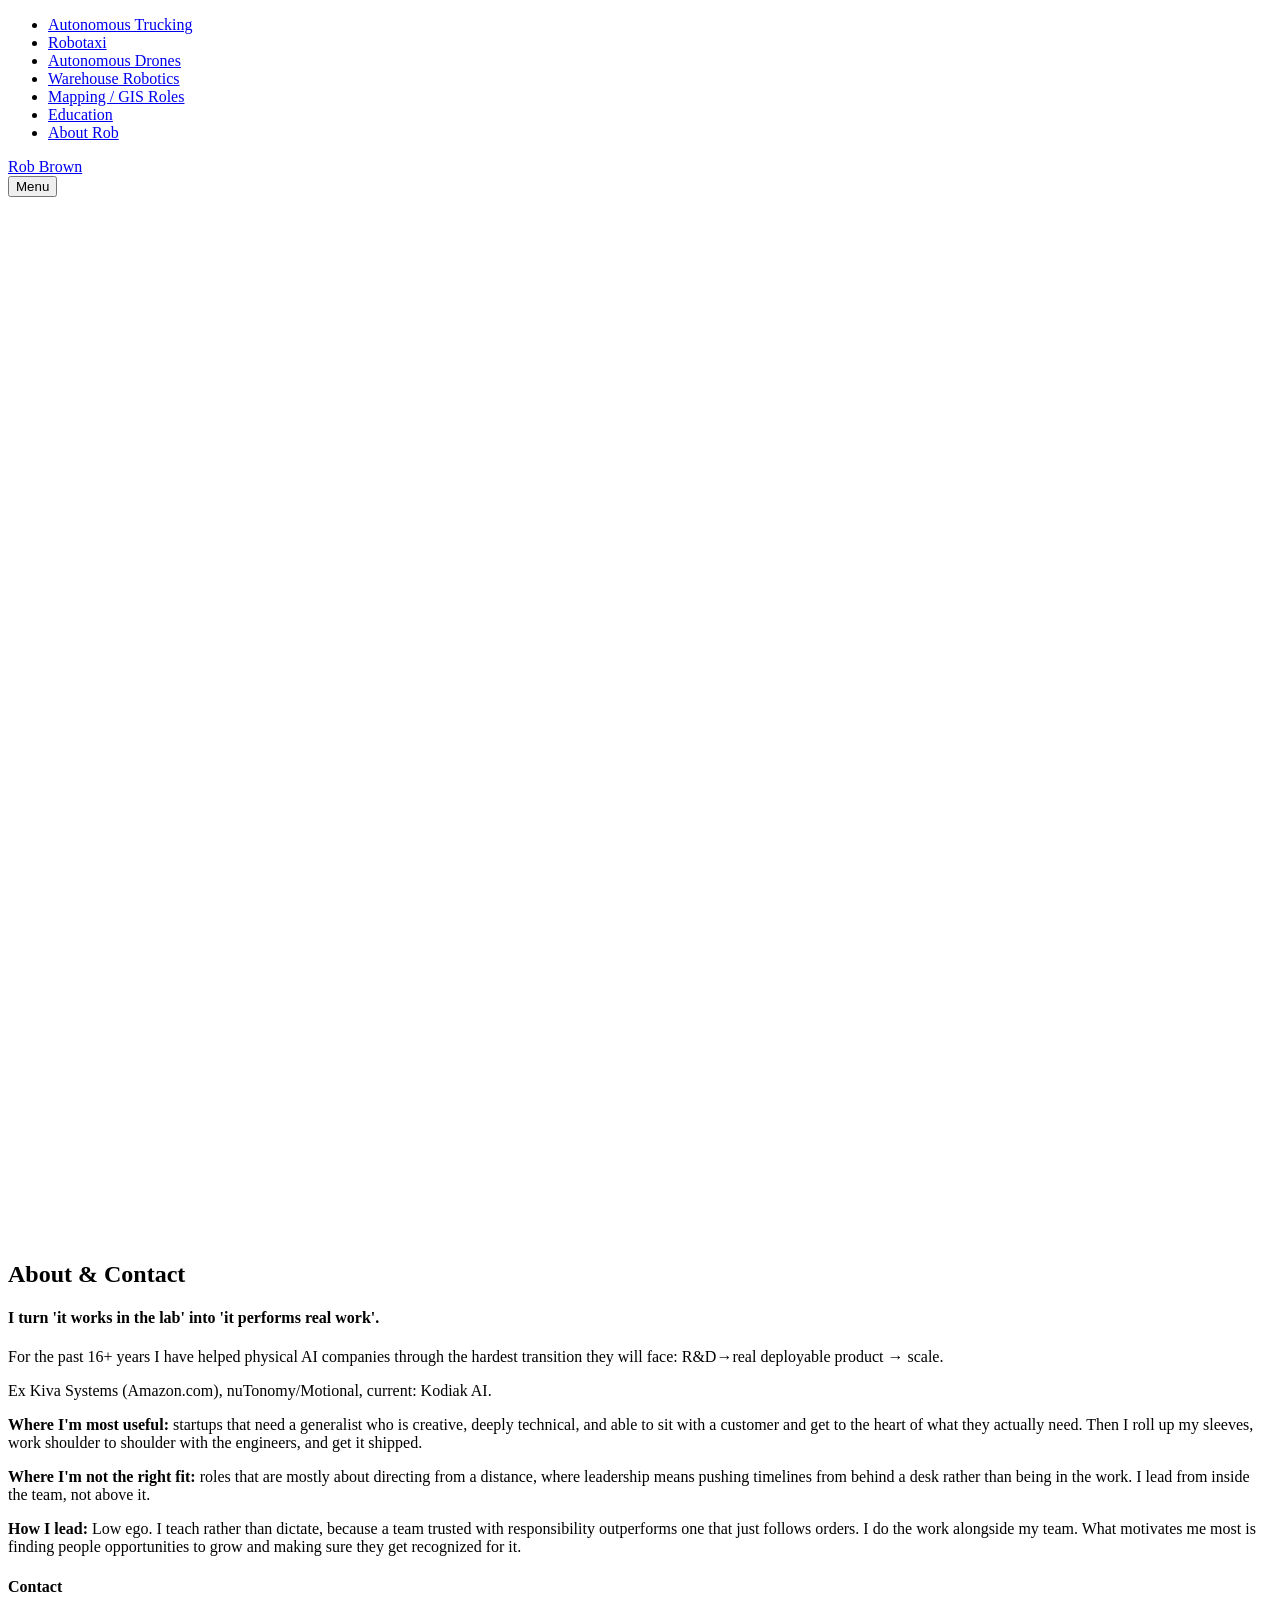
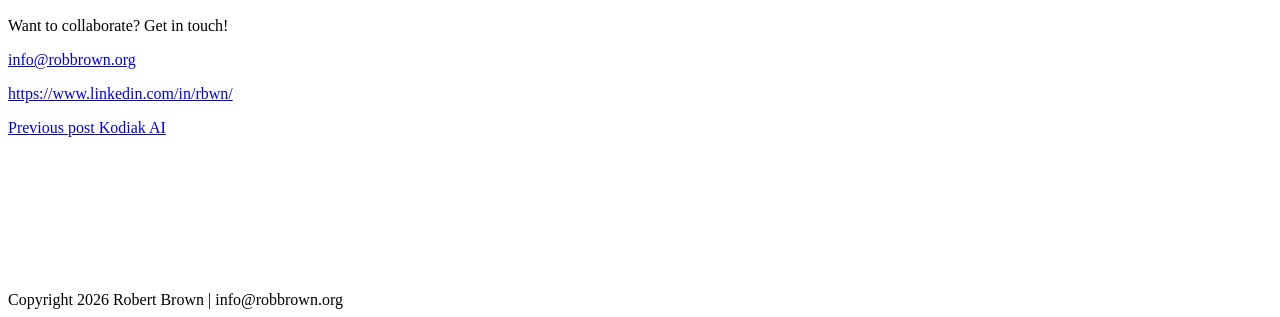
==== commit 549981de: "Updated from Publii" ====
--- a/about-rob/index.html
+++ b/about-rob/index.html
@@ -1,4 +1,4 @@
-<!DOCTYPE html><html lang="en-us"><head><meta charset="utf-8"><meta http-equiv="X-UA-Compatible" content="IE=edge"><meta name="viewport" content="width=device-width,initial-scale=1"><title>About &amp; Contact - Rob Brown</title><meta name="description" content="I turn &#x27;it works in the lab&#x27; into &#x27;it performs real work&#x27;. For the past 16+ years I have helped physical AI companies through the hardest transition they will face: R&amp;amp;D→real deployable product → scale."><meta name="generator" content="Publii Open-Source CMS for Static Site"><link rel="canonical" href="https://robbrown.org/about-rob/"><link rel="alternate" type="application/atom+xml" href="https://robbrown.org/feed.xml" title="Rob Brown - RSS"><link rel="alternate" type="application/json" href="https://robbrown.org/feed.json" title="Rob Brown - JSON"><meta property="og:title" content="About &amp; Contact"><meta property="og:image" content="https://robbrown.org/media/posts/9/headshot-w-background.png"><meta property="og:image:width" content="1024"><meta property="og:image:height" content="1024"><meta property="og:site_name" content="Rob Brown"><meta property="og:description" content="I turn &#x27;it works in the lab&#x27; into &#x27;it performs real work&#x27;. For the past 16+ years I have helped physical AI companies through the hardest transition they will face: R&amp;amp;D→real deployable product → scale."><meta property="og:url" content="https://robbrown.org/about-rob/"><meta property="og:type" content="article"><link rel="preload" href="https://robbrown.org/assets/dynamic/fonts/jura/jura.woff2" as="font" type="font/woff2" crossorigin><link rel="preload" href="https://robbrown.org/assets/dynamic/fonts/geistmono/geistmono.woff2" as="font" type="font/woff2" crossorigin><link rel="stylesheet" href="https://robbrown.org/assets/css/style.css?v&#x3D;6cb6b356190880df6fe4b861c267a11b"><script type="application/ld+json">{"@context":"http://schema.org","@type":"Article","mainEntityOfPage":{"@type":"WebPage","@id":"https://robbrown.org/about-rob/"},"headline":"About & Contact","datePublished":"2026-09-20T00:00-04:00","dateModified":"2026-10-02T20:02-04:00","image":{"@type":"ImageObject","url":"https://robbrown.org/media/posts/9/headshot-w-background.png","height":1024,"width":1024},"description":"I turn 'it works in the lab' into 'it performs real work'. For the past 16+ years I have helped physical AI companies through the hardest transition they will face: R&amp;D→real deployable product → scale.","author":{"@type":"Person","name":"Rob Brown","url":"https://robbrown.org/authors/rob-brown/"},"publisher":{"@type":"Organization","name":"Rob Brown"}}</script><noscript><style>img[loading] {
+<!DOCTYPE html><html lang="en-us"><head><meta charset="utf-8"><meta http-equiv="X-UA-Compatible" content="IE=edge"><meta name="viewport" content="width=device-width,initial-scale=1"><title>About &amp; Contact - Rob Brown</title><meta name="description" content="I turn &#x27;it works in the lab&#x27; into &#x27;it performs real work&#x27;. For the past 16+ years I have helped physical AI companies through the hardest transition they will face: R&amp;amp;D→real deployable product → scale."><meta name="generator" content="Publii Open-Source CMS for Static Site"><script defer="defer" type="text/javascript" src="https://stats.badger-betelgeuse.ts.net/script.js" data-website-id="c0b43306-82dd-4946-9fd0-8000f600d11d" data-do-not-track="true" data-performance="true" data-exclude-search="true" data-exclude-hash="true" data-domains="robbrown.org"></script><link rel="canonical" href="https://robbrown.org/about-rob/"><link rel="alternate" type="application/atom+xml" href="https://robbrown.org/feed.xml" title="Rob Brown - RSS"><link rel="alternate" type="application/json" href="https://robbrown.org/feed.json" title="Rob Brown - JSON"><meta property="og:title" content="About &amp; Contact"><meta property="og:image" content="https://robbrown.org/media/posts/9/headshot-w-background.png"><meta property="og:image:width" content="1024"><meta property="og:image:height" content="1024"><meta property="og:site_name" content="Rob Brown"><meta property="og:description" content="I turn &#x27;it works in the lab&#x27; into &#x27;it performs real work&#x27;. For the past 16+ years I have helped physical AI companies through the hardest transition they will face: R&amp;amp;D→real deployable product → scale."><meta property="og:url" content="https://robbrown.org/about-rob/"><meta property="og:type" content="article"><link rel="preload" href="https://robbrown.org/assets/dynamic/fonts/jura/jura.woff2" as="font" type="font/woff2" crossorigin><link rel="preload" href="https://robbrown.org/assets/dynamic/fonts/geistmono/geistmono.woff2" as="font" type="font/woff2" crossorigin><link rel="stylesheet" href="https://robbrown.org/assets/css/style.css?v&#x3D;6cb6b356190880df6fe4b861c267a11b"><script type="application/ld+json">{"@context":"http://schema.org","@type":"Article","mainEntityOfPage":{"@type":"WebPage","@id":"https://robbrown.org/about-rob/"},"headline":"About & Contact","datePublished":"2026-09-20T00:00-04:00","dateModified":"2026-10-02T20:02-04:00","image":{"@type":"ImageObject","url":"https://robbrown.org/media/posts/9/headshot-w-background.png","height":1024,"width":1024},"description":"I turn 'it works in the lab' into 'it performs real work'. For the past 16+ years I have helped physical AI companies through the hardest transition they will face: R&amp;D→real deployable product → scale.","author":{"@type":"Person","name":"Rob Brown","url":"https://robbrown.org/authors/rob-brown/"},"publisher":{"@type":"Organization","name":"Rob Brown"}}</script><noscript><style>img[loading] {
                     opacity: 1;
                 }</style></noscript></head><body class="post-template"><div class="container js-container"><nav class="menu"><ul class="navbar__menu"><li><a href="https://robbrown.org/kodiak-ai/" target="_self">Autonomous Trucking</a></li><li><a href="https://robbrown.org/motional-aptiv-nutonomy/" target="_self">Robotaxi</a></li><li><a href="https://robbrown.org/cyphy-works/" target="_self">Autonomous Drones</a></li><li><a href="https://robbrown.org/kiva-systems-amazon-robotics/" target="_self">Warehouse Robotics</a></li><li><a href="https://robbrown.org/prior-roles/" target="_self">Mapping / GIS Roles</a></li><li><a href="https://robbrown.org/education/" target="_self">Education</a></li><li class="active"><a href="https://robbrown.org/about-rob/" target="_self">About Rob</a></li></ul></nav><div class="container__content"><header class="top"><div class="top__item"><a class="logo" href="https://robbrown.org/">Rob Brown</a></div><div class="top__item top__item--right"><button class="menu-toggle js-menu-toggle" aria-label="Menu" aria-expanded="false"><span class="menu-toggle-box"><span class="menu-toggle-inner">Menu</span></span></button></div></header><main class="main post"><article class="content"><div class="main__left"><figure class="hero"><img src="https://robbrown.org/media/posts/9/headshot-w-background.png" srcset="https://robbrown.org/media/posts/9/responsive/headshot-w-background-xs.png 300w, https://robbrown.org/media/posts/9/responsive/headshot-w-background-sm.png 480w, https://robbrown.org/media/posts/9/responsive/headshot-w-background-md.png 768w, https://robbrown.org/media/posts/9/responsive/headshot-w-background-lg.png 1024w, https://robbrown.org/media/posts/9/responsive/headshot-w-background-xl.png 1280w, https://robbrown.org/media/posts/9/responsive/headshot-w-background-2xl.png 1600w" sizes="(min-width: 1800px) 50vw, (min-width: 900px) 40vw, 100vw" loading="eager" height="1024" width="1024" alt=""></figure><header><h1>About &amp; Contact</h1></header></div><div class="main__right"><div class="content__entry"><h4>I turn 'it works in the lab' into 'it performs real work'.</h4><p><span style="font-weight: 400;">For the past 16+ years I have helped physical AI companies through the hardest transition they will face: R&amp;D→real deployable product → scale.</span></p><p>Ex Kiva Systems (Amazon.com), nuTonomy/Motional, current: Kodiak AI. </p><p dir="ltr"><strong>Where I'm most useful:</strong> startups that need a generalist who is creative, deeply technical, and able to sit with a customer and get to the heart of what they actually need. Then I roll up my sleeves, work shoulder to shoulder with the engineers, and get it shipped.</p><p dir="ltr"><strong>Where I'm not the right fit:</strong> roles that are mostly about directing from a distance, where leadership means pushing timelines from behind a desk rather than being in the work. I lead from inside the team, not above it.</p><p dir="ltr"><strong>How I lead:</strong> Low ego. I teach rather than dictate, because a team trusted with responsibility outperforms one that just follows orders. I do the work alongside my team. What motivates me most is finding people opportunities to grow and making sure they get recognized for it.</p><h4><strong>Contact</strong></h4><p>Want to collaborate? Get in touch!</p><p><span class="obfuscated-email obfuscated-email" data-user="afxg" data-domain="jgttjgof.gjy" data-type="mailto"></span></p><p><a href="https://www.linkedin.com/in/rbwn/">https://www.linkedin.com/in/rbwn/</a></p></div><nav class="post-nav" aria-label="Post navigation"><a class="post-nav__link post-nav__prev" href="https://robbrown.org/kodiak-ai/" rel="prev"><span class="post-nav__label">Previous post</span> <span class="post-nav__title">Kodiak AI</span></a></nav></div></article></main><footer class="footer"><div class="footer__social"><a href="https://www.linkedin.com/in/rbwn/" class="linkedin" aria-label="LinkedIn"><svg class="icon"><use xlink:href="https://robbrown.org/assets/svg/svg-map.svg#linkedin"/></svg></a></div><div class="footer__copyright">Copyright 2026 Robert Brown | <span class="obfuscated-email" data-user="afxg" data-domain="jgttjgof.gjy" data-type="text"></span></div></footer></div></div><script defer="defer" src="https://robbrown.org/assets/js/scripts.min.js?v&#x3D;1ea8317abae2e05fa2a65ed7bbff7ba7"></script><script>var images = document.querySelectorAll('img[loading]');
    
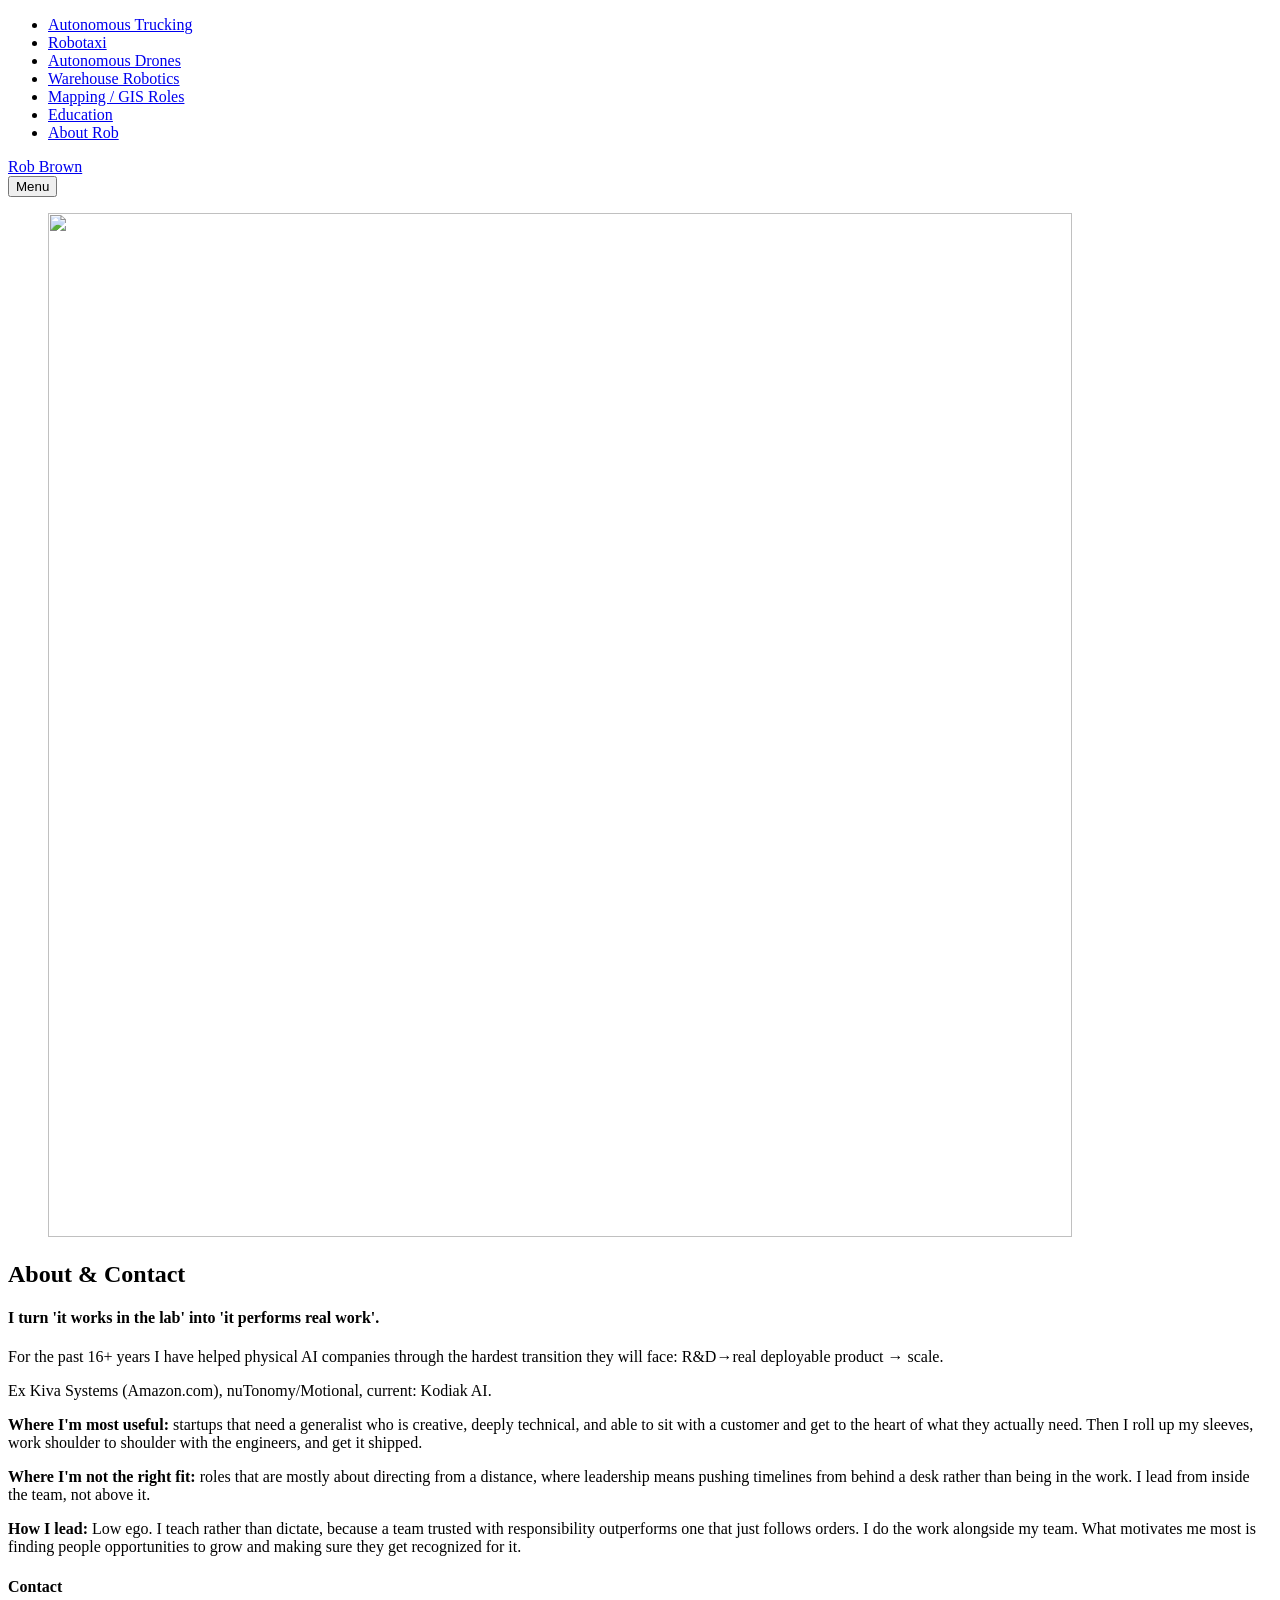
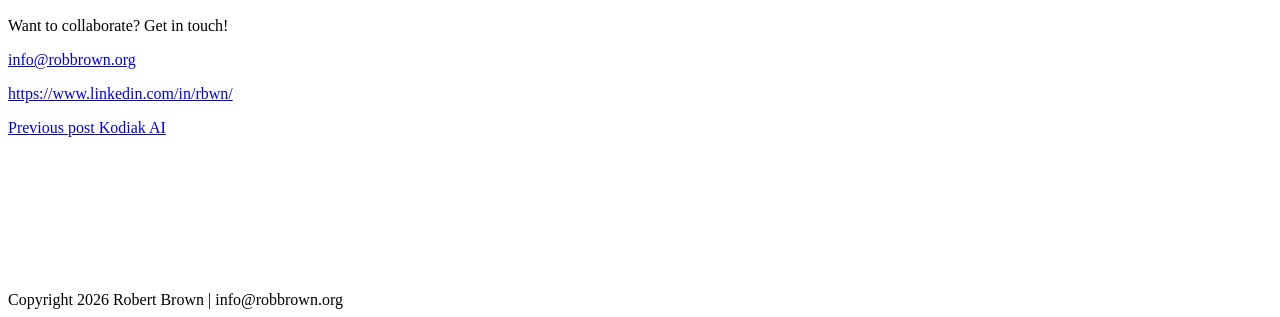
==== commit 5502711b: "Updated from Publii" ====
--- a/about-rob/index.html
+++ b/about-rob/index.html
@@ -1,4 +1,4 @@
-<!DOCTYPE html><html lang="en-us"><head><meta charset="utf-8"><meta http-equiv="X-UA-Compatible" content="IE=edge"><meta name="viewport" content="width=device-width,initial-scale=1"><title>About &amp; Contact - Rob Brown</title><meta name="description" content="I turn &#x27;it works in the lab&#x27; into &#x27;it performs real work&#x27;. For the past 16+ years I have helped physical AI companies through the hardest transition they will face: R&amp;amp;D→real deployable product → scale."><meta name="generator" content="Publii Open-Source CMS for Static Site"><script defer="defer" type="text/javascript" src="https://stats.badger-betelgeuse.ts.net/script.js" data-website-id="c0b43306-82dd-4946-9fd0-8000f600d11d" data-do-not-track="true" data-performance="true" data-exclude-search="true" data-exclude-hash="true" data-domains="robbrown.org"></script><link rel="canonical" href="https://robbrown.org/about-rob/"><link rel="alternate" type="application/atom+xml" href="https://robbrown.org/feed.xml" title="Rob Brown - RSS"><link rel="alternate" type="application/json" href="https://robbrown.org/feed.json" title="Rob Brown - JSON"><meta property="og:title" content="About &amp; Contact"><meta property="og:image" content="https://robbrown.org/media/posts/9/headshot-w-background.png"><meta property="og:image:width" content="1024"><meta property="og:image:height" content="1024"><meta property="og:site_name" content="Rob Brown"><meta property="og:description" content="I turn &#x27;it works in the lab&#x27; into &#x27;it performs real work&#x27;. For the past 16+ years I have helped physical AI companies through the hardest transition they will face: R&amp;amp;D→real deployable product → scale."><meta property="og:url" content="https://robbrown.org/about-rob/"><meta property="og:type" content="article"><link rel="preload" href="https://robbrown.org/assets/dynamic/fonts/jura/jura.woff2" as="font" type="font/woff2" crossorigin><link rel="preload" href="https://robbrown.org/assets/dynamic/fonts/geistmono/geistmono.woff2" as="font" type="font/woff2" crossorigin><link rel="stylesheet" href="https://robbrown.org/assets/css/style.css?v&#x3D;6cb6b356190880df6fe4b861c267a11b"><script type="application/ld+json">{"@context":"http://schema.org","@type":"Article","mainEntityOfPage":{"@type":"WebPage","@id":"https://robbrown.org/about-rob/"},"headline":"About & Contact","datePublished":"2026-09-20T00:00-04:00","dateModified":"2026-10-02T20:02-04:00","image":{"@type":"ImageObject","url":"https://robbrown.org/media/posts/9/headshot-w-background.png","height":1024,"width":1024},"description":"I turn 'it works in the lab' into 'it performs real work'. For the past 16+ years I have helped physical AI companies through the hardest transition they will face: R&amp;D→real deployable product → scale.","author":{"@type":"Person","name":"Rob Brown","url":"https://robbrown.org/authors/rob-brown/"},"publisher":{"@type":"Organization","name":"Rob Brown"}}</script><noscript><style>img[loading] {
+<!DOCTYPE html><html lang="en-us"><head><meta charset="utf-8"><meta http-equiv="X-UA-Compatible" content="IE=edge"><meta name="viewport" content="width=device-width,initial-scale=1"><title>About &amp; Contact - Rob Brown</title><meta name="description" content="I turn &#x27;it works in the lab&#x27; into &#x27;it performs real work&#x27;. For the past 16+ years I have helped physical AI companies through the hardest transition they will face: R&amp;amp;D→real deployable product → scale."><meta name="generator" content="Publii Open-Source CMS for Static Site"><script defer="defer" type="text/javascript" src="https://stats.badger-betelgeuse.ts.net/script.js" data-website-id="0b85e157-5339-483b-b9ea-3bab3e57995d" data-do-not-track="true" data-performance="true" data-exclude-search="true" data-exclude-hash="true" data-domains="robbrown.org"></script><link rel="canonical" href="https://robbrown.org/about-rob/"><link rel="alternate" type="application/atom+xml" href="https://robbrown.org/feed.xml" title="Rob Brown - RSS"><link rel="alternate" type="application/json" href="https://robbrown.org/feed.json" title="Rob Brown - JSON"><meta property="og:title" content="About &amp; Contact"><meta property="og:image" content="https://robbrown.org/media/posts/9/headshot-w-background.png"><meta property="og:image:width" content="1024"><meta property="og:image:height" content="1024"><meta property="og:site_name" content="Rob Brown"><meta property="og:description" content="I turn &#x27;it works in the lab&#x27; into &#x27;it performs real work&#x27;. For the past 16+ years I have helped physical AI companies through the hardest transition they will face: R&amp;amp;D→real deployable product → scale."><meta property="og:url" content="https://robbrown.org/about-rob/"><meta property="og:type" content="article"><link rel="preload" href="https://robbrown.org/assets/dynamic/fonts/jura/jura.woff2" as="font" type="font/woff2" crossorigin><link rel="preload" href="https://robbrown.org/assets/dynamic/fonts/geistmono/geistmono.woff2" as="font" type="font/woff2" crossorigin><link rel="stylesheet" href="https://robbrown.org/assets/css/style.css?v&#x3D;6cb6b356190880df6fe4b861c267a11b"><script type="application/ld+json">{"@context":"http://schema.org","@type":"Article","mainEntityOfPage":{"@type":"WebPage","@id":"https://robbrown.org/about-rob/"},"headline":"About & Contact","datePublished":"2026-09-20T00:00-04:00","dateModified":"2026-10-02T20:02-04:00","image":{"@type":"ImageObject","url":"https://robbrown.org/media/posts/9/headshot-w-background.png","height":1024,"width":1024},"description":"I turn 'it works in the lab' into 'it performs real work'. For the past 16+ years I have helped physical AI companies through the hardest transition they will face: R&amp;D→real deployable product → scale.","author":{"@type":"Person","name":"Rob Brown","url":"https://robbrown.org/authors/rob-brown/"},"publisher":{"@type":"Organization","name":"Rob Brown"}}</script><noscript><style>img[loading] {
                     opacity: 1;
                 }</style></noscript></head><body class="post-template"><div class="container js-container"><nav class="menu"><ul class="navbar__menu"><li><a href="https://robbrown.org/kodiak-ai/" target="_self">Autonomous Trucking</a></li><li><a href="https://robbrown.org/motional-aptiv-nutonomy/" target="_self">Robotaxi</a></li><li><a href="https://robbrown.org/cyphy-works/" target="_self">Autonomous Drones</a></li><li><a href="https://robbrown.org/kiva-systems-amazon-robotics/" target="_self">Warehouse Robotics</a></li><li><a href="https://robbrown.org/prior-roles/" target="_self">Mapping / GIS Roles</a></li><li><a href="https://robbrown.org/education/" target="_self">Education</a></li><li class="active"><a href="https://robbrown.org/about-rob/" target="_self">About Rob</a></li></ul></nav><div class="container__content"><header class="top"><div class="top__item"><a class="logo" href="https://robbrown.org/">Rob Brown</a></div><div class="top__item top__item--right"><button class="menu-toggle js-menu-toggle" aria-label="Menu" aria-expanded="false"><span class="menu-toggle-box"><span class="menu-toggle-inner">Menu</span></span></button></div></header><main class="main post"><article class="content"><div class="main__left"><figure class="hero"><img src="https://robbrown.org/media/posts/9/headshot-w-background.png" srcset="https://robbrown.org/media/posts/9/responsive/headshot-w-background-xs.png 300w, https://robbrown.org/media/posts/9/responsive/headshot-w-background-sm.png 480w, https://robbrown.org/media/posts/9/responsive/headshot-w-background-md.png 768w, https://robbrown.org/media/posts/9/responsive/headshot-w-background-lg.png 1024w, https://robbrown.org/media/posts/9/responsive/headshot-w-background-xl.png 1280w, https://robbrown.org/media/posts/9/responsive/headshot-w-background-2xl.png 1600w" sizes="(min-width: 1800px) 50vw, (min-width: 900px) 40vw, 100vw" loading="eager" height="1024" width="1024" alt=""></figure><header><h1>About &amp; Contact</h1></header></div><div class="main__right"><div class="content__entry"><h4>I turn 'it works in the lab' into 'it performs real work'.</h4><p><span style="font-weight: 400;">For the past 16+ years I have helped physical AI companies through the hardest transition they will face: R&amp;D→real deployable product → scale.</span></p><p>Ex Kiva Systems (Amazon.com), nuTonomy/Motional, current: Kodiak AI. </p><p dir="ltr"><strong>Where I'm most useful:</strong> startups that need a generalist who is creative, deeply technical, and able to sit with a customer and get to the heart of what they actually need. Then I roll up my sleeves, work shoulder to shoulder with the engineers, and get it shipped.</p><p dir="ltr"><strong>Where I'm not the right fit:</strong> roles that are mostly about directing from a distance, where leadership means pushing timelines from behind a desk rather than being in the work. I lead from inside the team, not above it.</p><p dir="ltr"><strong>How I lead:</strong> Low ego. I teach rather than dictate, because a team trusted with responsibility outperforms one that just follows orders. I do the work alongside my team. What motivates me most is finding people opportunities to grow and making sure they get recognized for it.</p><h4><strong>Contact</strong></h4><p>Want to collaborate? Get in touch!</p><p><span class="obfuscated-email obfuscated-email" data-user="afxg" data-domain="jgttjgof.gjy" data-type="mailto"></span></p><p><a href="https://www.linkedin.com/in/rbwn/">https://www.linkedin.com/in/rbwn/</a></p></div><nav class="post-nav" aria-label="Post navigation"><a class="post-nav__link post-nav__prev" href="https://robbrown.org/kodiak-ai/" rel="prev"><span class="post-nav__label">Previous post</span> <span class="post-nav__title">Kodiak AI</span></a></nav></div></article></main><footer class="footer"><div class="footer__social"><a href="https://www.linkedin.com/in/rbwn/" class="linkedin" aria-label="LinkedIn"><svg class="icon"><use xlink:href="https://robbrown.org/assets/svg/svg-map.svg#linkedin"/></svg></a></div><div class="footer__copyright">Copyright 2026 Robert Brown | <span class="obfuscated-email" data-user="afxg" data-domain="jgttjgof.gjy" data-type="text"></span></div></footer></div></div><script defer="defer" src="https://robbrown.org/assets/js/scripts.min.js?v&#x3D;1ea8317abae2e05fa2a65ed7bbff7ba7"></script><script>var images = document.querySelectorAll('img[loading]');
    
